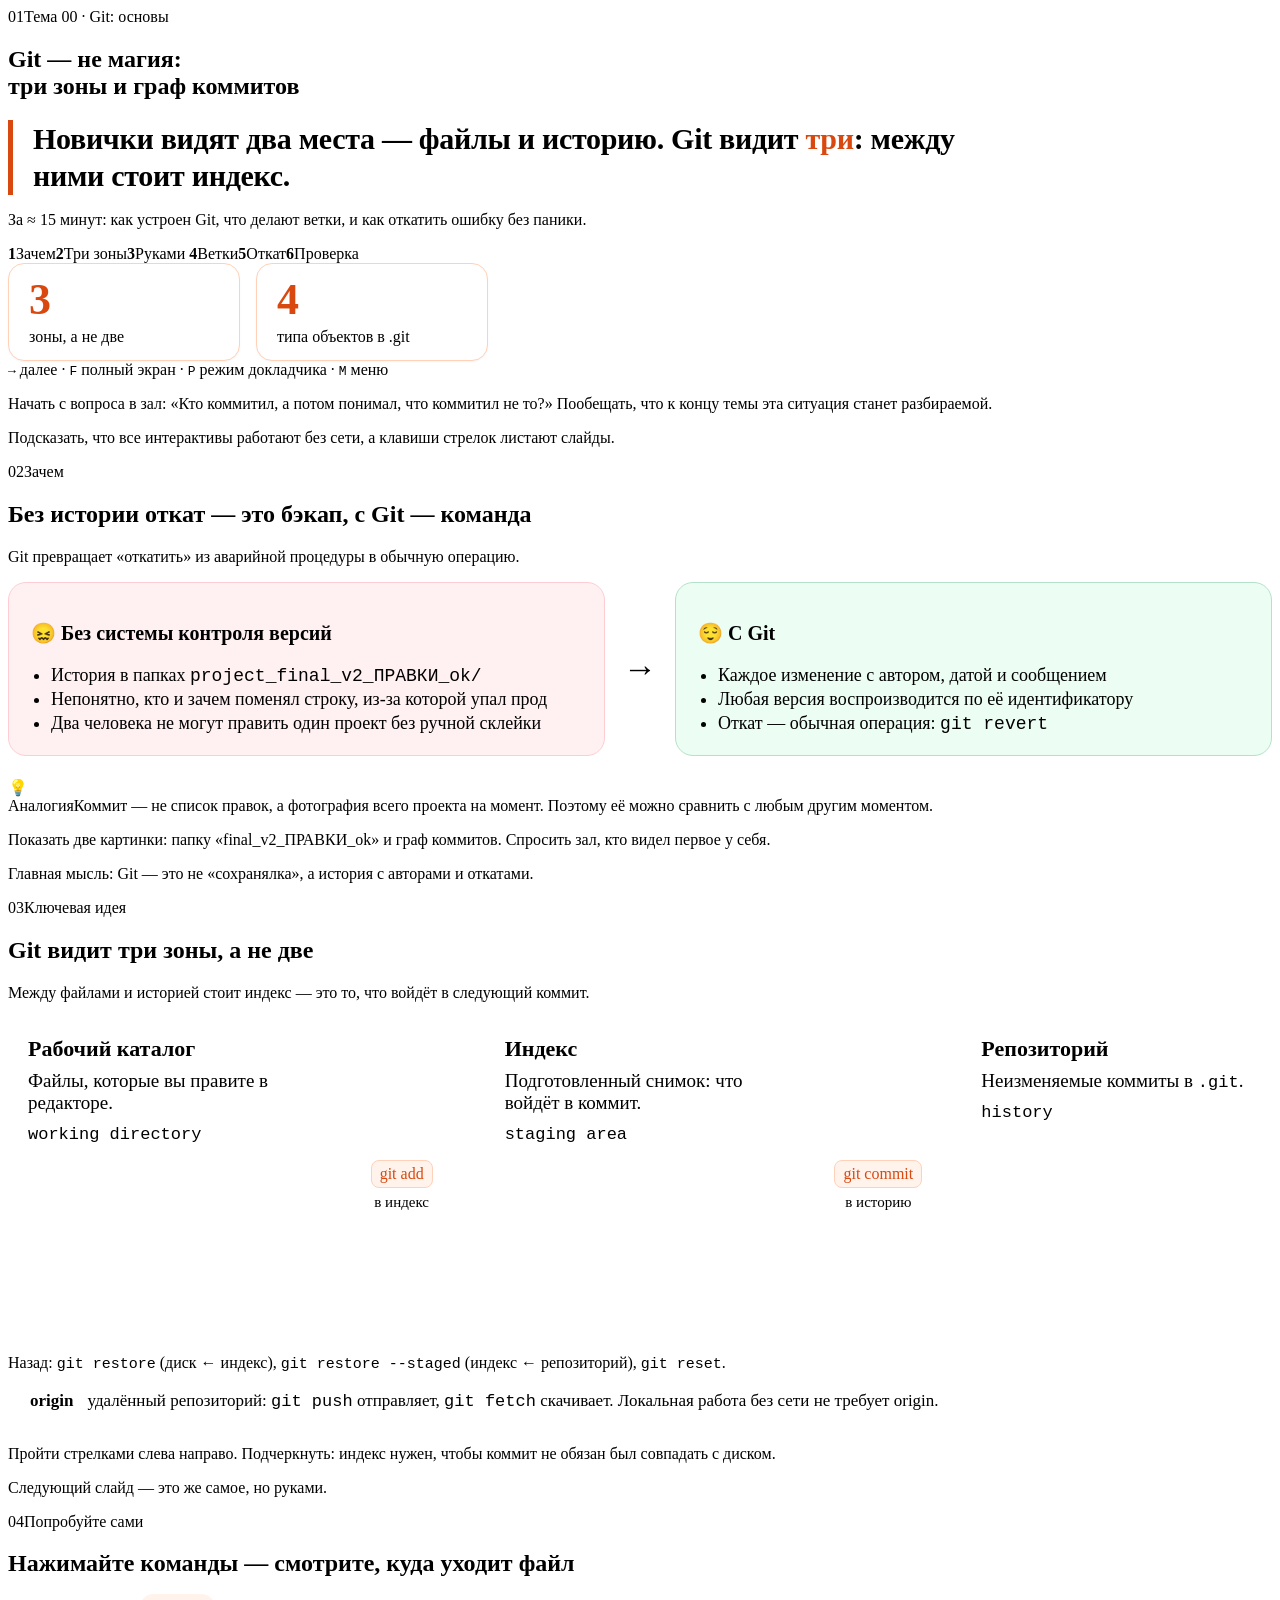
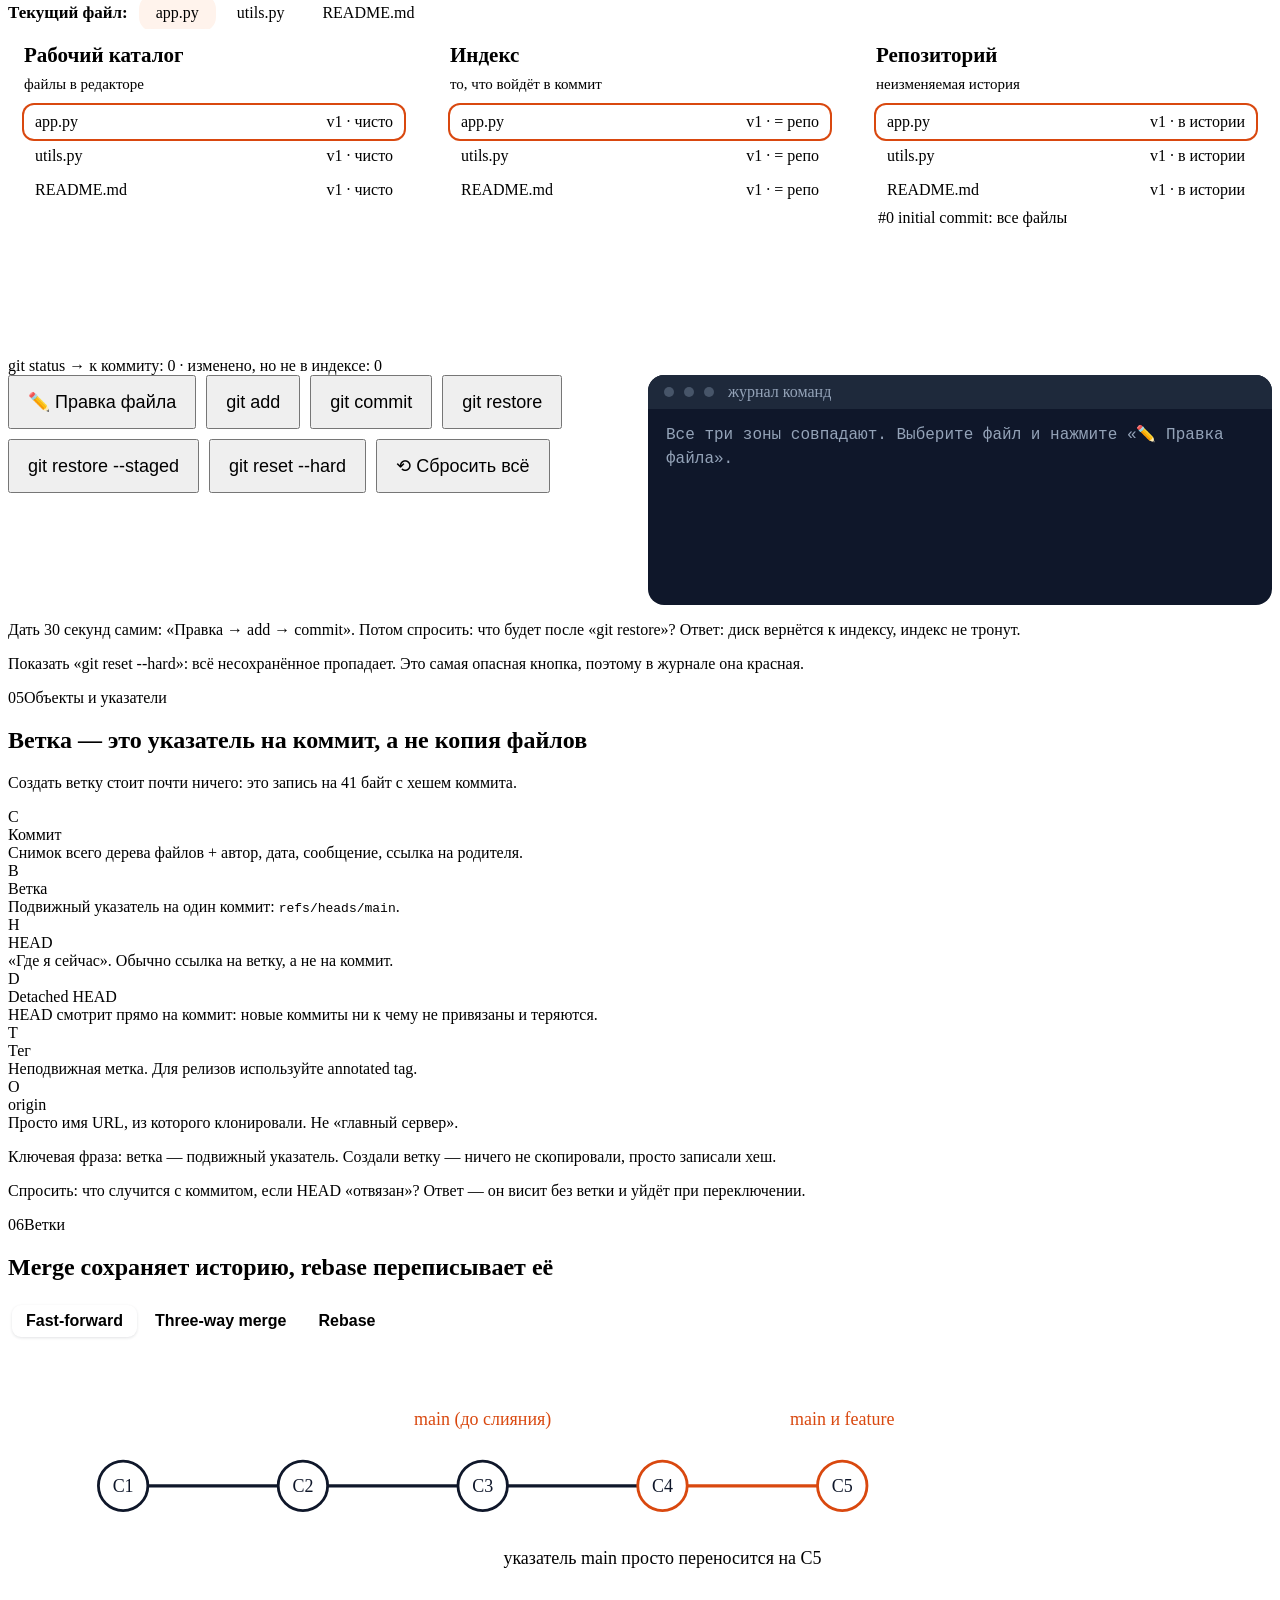
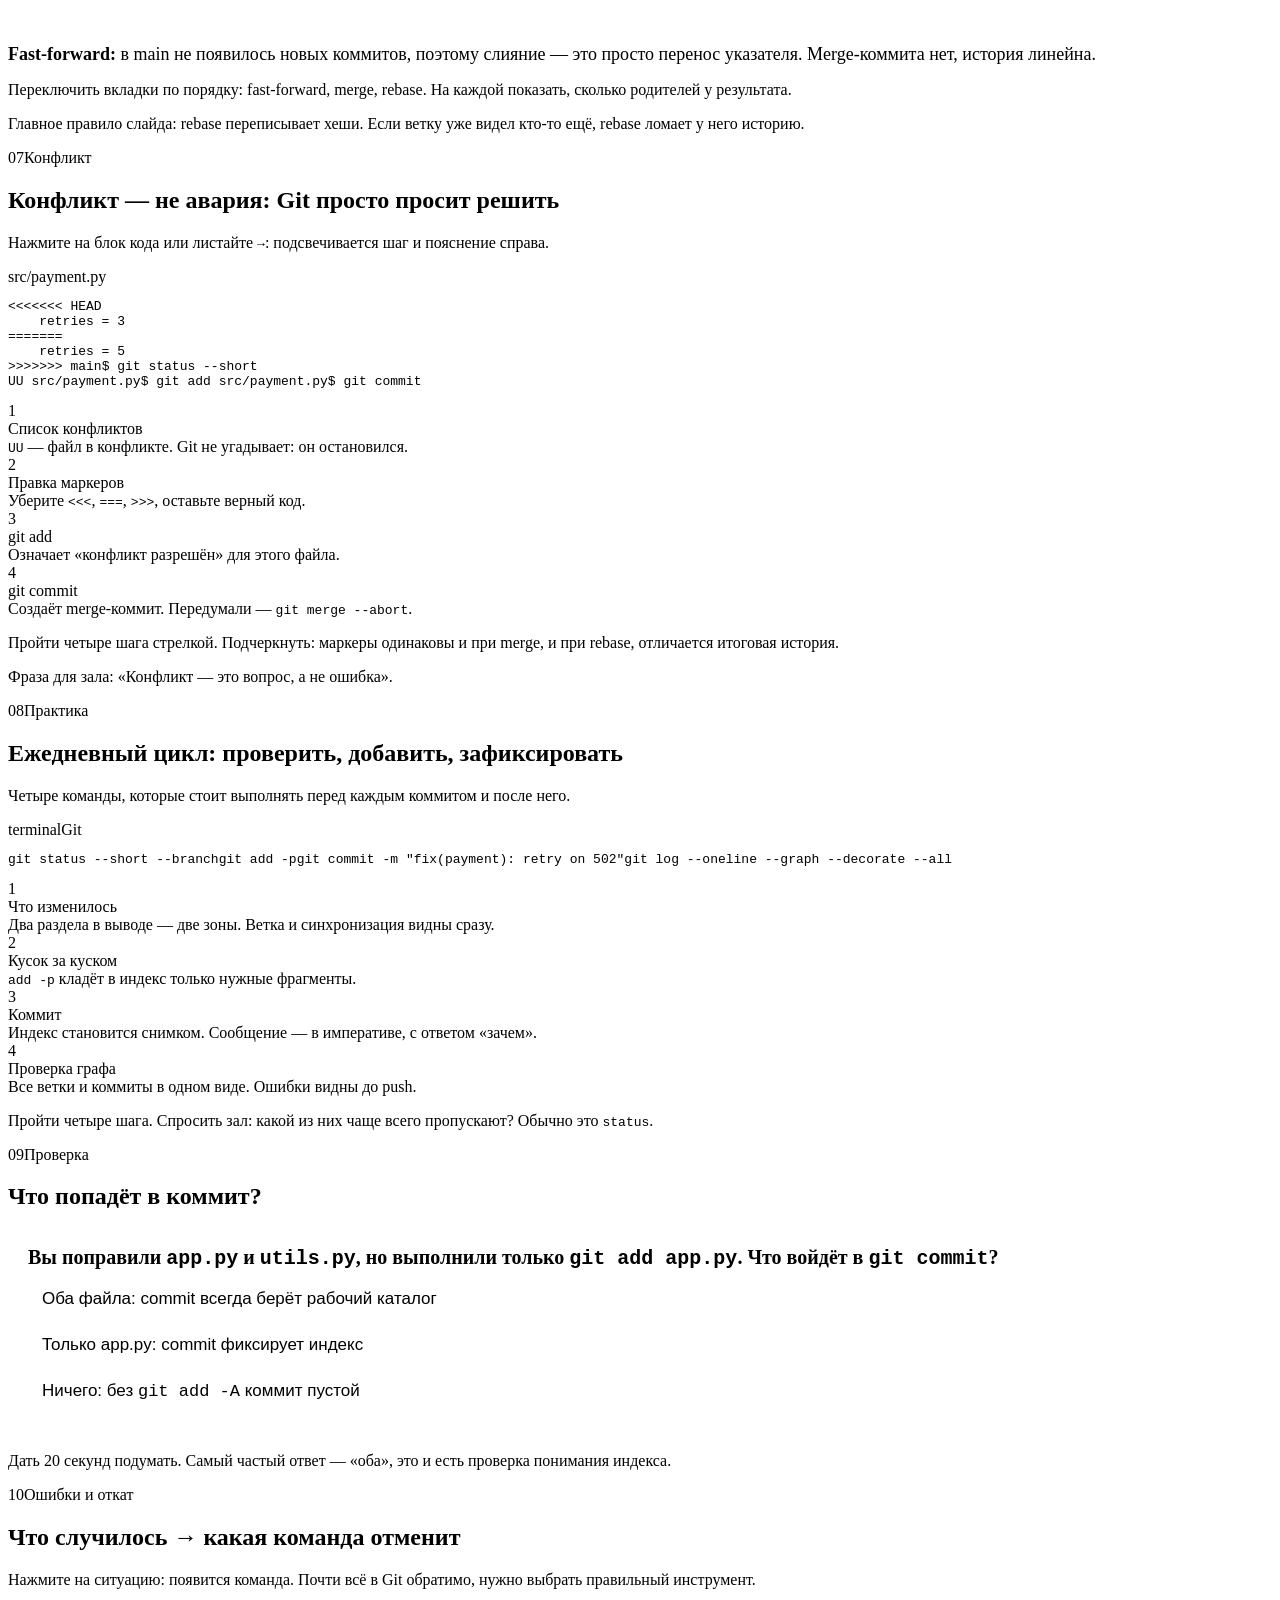
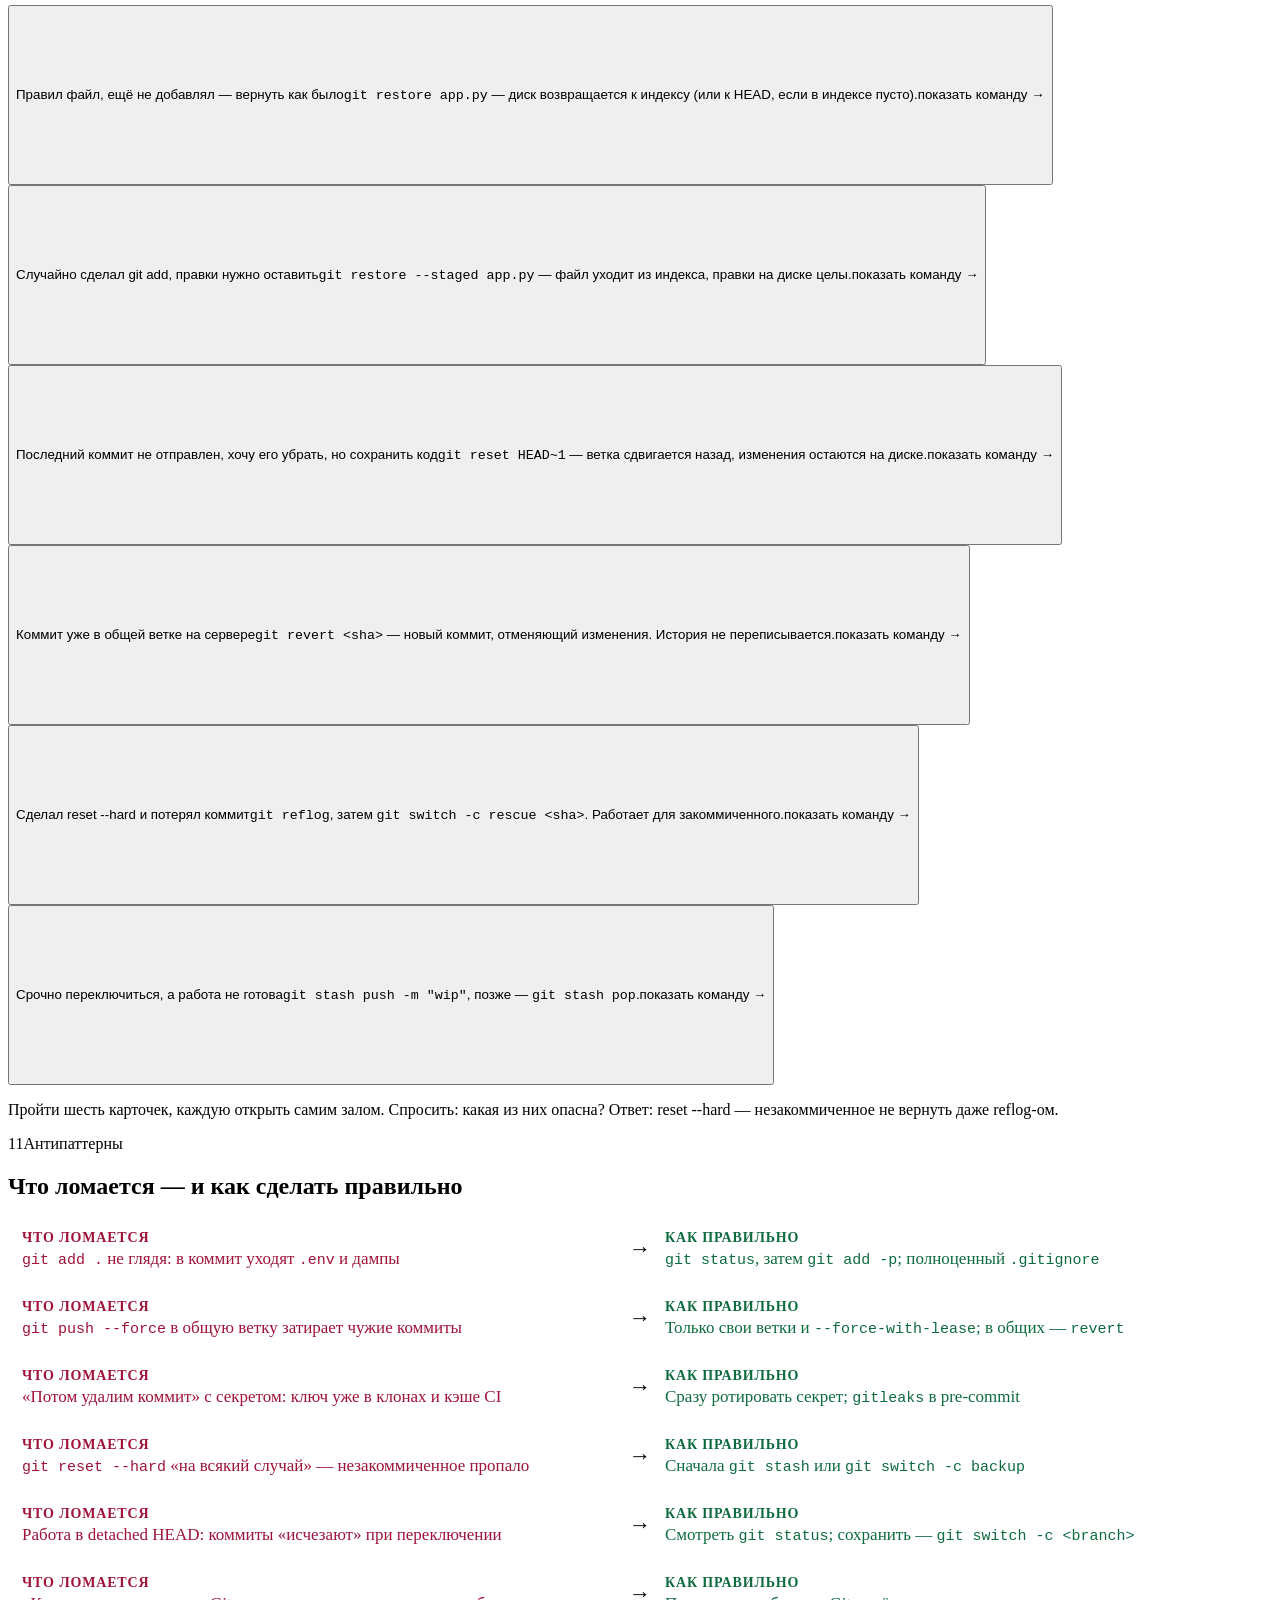
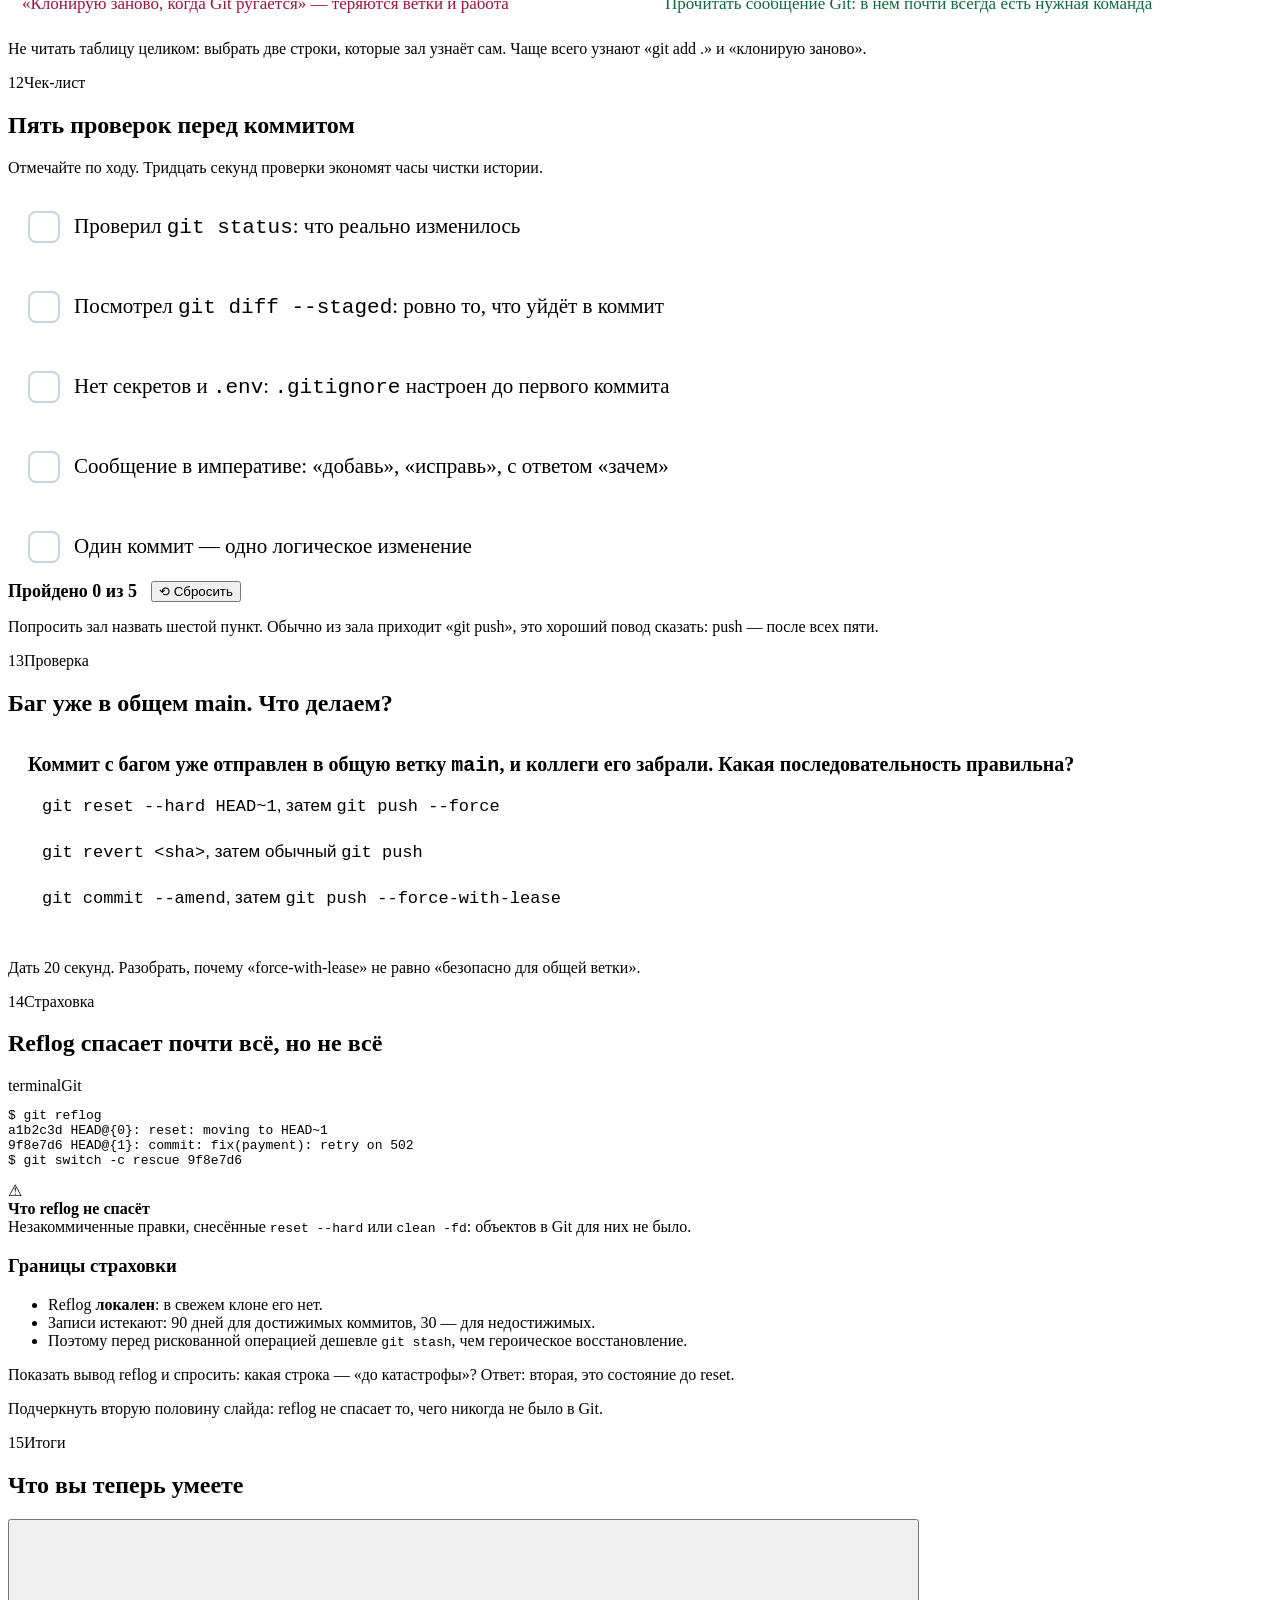
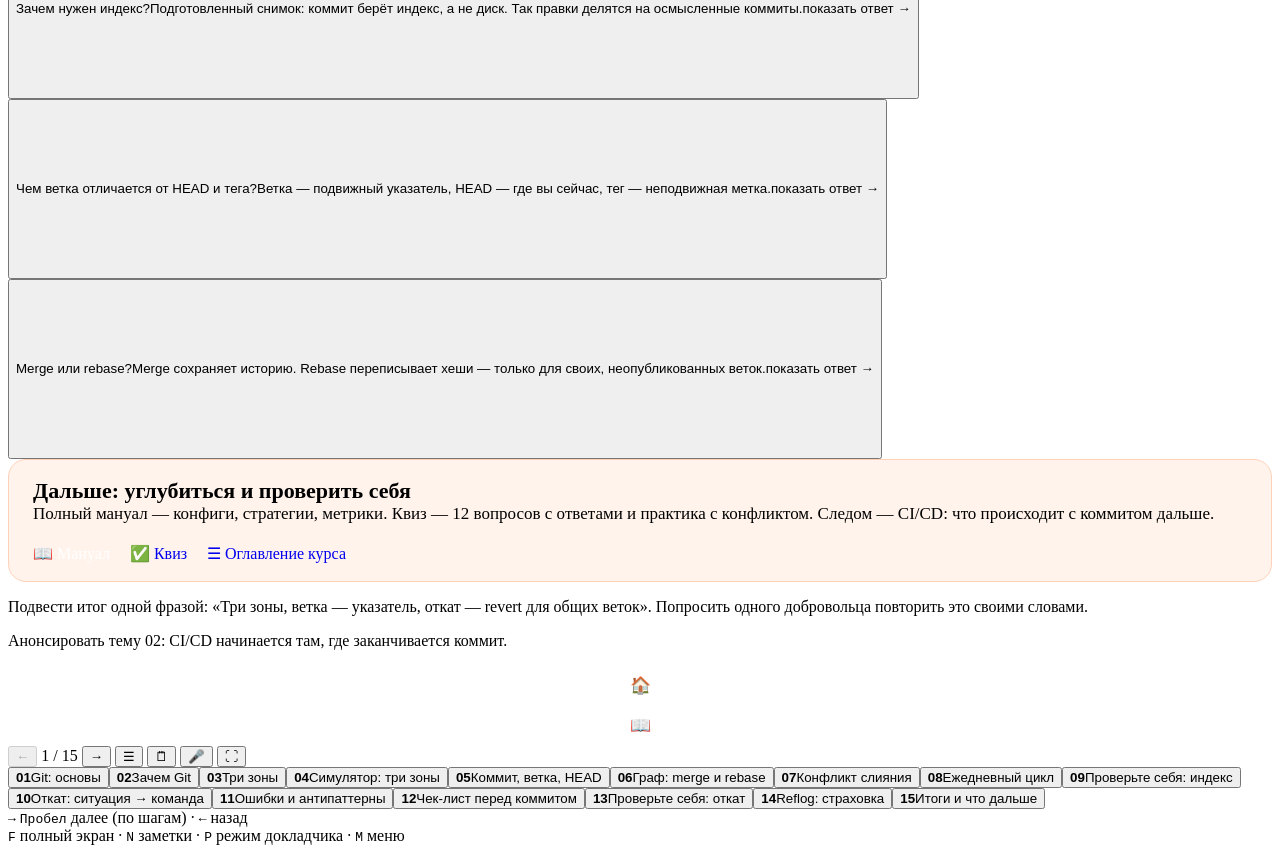
==== site/slides/00-git/index.html @ 986febb8 "WIP: колода 00 Git, квиз CI/CD в оглавлении Co-Authored-By: Claude Sonnet 5.5 <noreply@anthropic.com" ====
<!doctype html>
<html lang="ru">
<head>
<meta charset="utf-8">
<meta name="viewport" content="width=device-width, initial-scale=1">
<meta name="color-scheme" content="only light">
<meta name="description" content="Git за 15 минут: три зоны (рабочий каталог, индекс, репозиторий), ветки, merge против rebase и откат без паники.">
<title>Git: основы — DevOps Cursus</title>
<link rel="icon" href="data:image/svg+xml,%3Csvg xmlns='http://www.w3.org/2000/svg' viewBox='0 0 64 64'%3E%3Crect x='6' y='10' width='52' height='44' rx='10' fill='%230f172a'/%3E%3Cpath d='m18 26 8 6-8 6M30 40h14' stroke='%23fff' stroke-width='4' fill='none' stroke-linecap='round' stroke-linejoin='round'/%3E%3C/svg%3E">
<link rel="preconnect" href="https://fonts.googleapis.com">
<link rel="preconnect" href="https://fonts.gstatic.com" crossorigin>
<link href="https://fonts.googleapis.com/css2?family=Inter:wght@400;500;600;700;800&family=JetBrains+Mono:wght@400;500;600;700&display=swap&subset=cyrillic" rel="stylesheet">
<link rel="stylesheet" href="../../assets/deck.css">
<link rel="stylesheet" href="../../assets/cursus.css">
<style>
/* Стили только этой колоды (общие компоненты — в cursus.css, сюда не выносить без нужды) */
.sim-body { gap: 12px; }
.sim-files { display: flex; flex-wrap: wrap; align-items: center; gap: 10px; }
.sim-files .lbl { font-weight: 700; color: var(--ink2); font-size: 17px; margin-right: 4px; }
.fch { font: 600 16px var(--mono); background: #fff; border: 1.5px solid var(--line); border-radius: 12px; padding: 7px 14px; cursor: pointer; color: var(--ink); }
.fch:hover { border-color: var(--accent); }
.fch[aria-pressed="true"] { border-color: var(--accent); background: var(--accent-soft); box-shadow: 0 0 0 3px var(--accent-soft); }
.sim { display: grid; grid-template-columns: repeat(3, minmax(0, 1fr)); gap: 14px; }
.zone { background: #fff; border: 1.5px solid var(--line); border-radius: 18px; padding: 14px 16px; display: flex; flex-direction: column; gap: 8px; }
.zone h3 { margin: 0; font-size: 21px; }
.zone .zs { margin: 0 0 4px; font-size: 15px; color: var(--mut); }
.frow { display: flex; justify-content: space-between; align-items: center; gap: 10px; background: var(--soft); border: 1.5px solid transparent; border-radius: 10px; padding: 7px 10px; font: 600 15px var(--mono); }
.frow .v { font: 500 14px var(--sans); color: var(--ink2); white-space: nowrap; }
.frow.hot { background: #fff4d6; border-color: #f59e0b; }
.frow.staged { background: #e7f7ee; border-color: #0e8a4f; }
.frow.cur { box-shadow: 0 0 0 2px var(--accent); }
.hl { font: 15px var(--mono); color: var(--ink2); padding: 2px 2px; }
.simstatus { margin: 0; font: 600 16px var(--mono); color: var(--ink2); }
.sim-bottom { display: grid; grid-template-columns: minmax(0, 1fr) minmax(0, 1fr); gap: 16px; align-items: stretch; }
.sim-btns { display: flex; flex-wrap: wrap; gap: 10px; align-content: flex-start; }
.sim-btns .btn { font-size: 16px; padding: 10px 14px; }
.term .warn { color: #fbbf24; }
.term pre { font-size: 16px; }

.z3 { display: grid; grid-template-columns: minmax(0, 1fr) 150px minmax(0, 1fr) 150px minmax(0, 1fr); align-items: center; gap: 8px; }
.z3 .zb { background: #fff; border: 1.5px solid var(--line); border-radius: 18px; padding: 18px 20px; display: flex; flex-direction: column; gap: 8px; min-height: 210px; }
.z3 .zb h3 { margin: 0; font-size: 22px; }
.z3 .zb p { margin: 0; font-size: 17px; color: var(--ink2); }
.z3 .zb code { font-size: 16px; }
.z3 .za { display: flex; flex-direction: column; gap: 6px; align-items: center; text-align: center; }
.z3 .za b { font: 700 15px var(--mono); color: var(--accent); background: var(--accent-soft); border: 1px solid var(--accent-line); border-radius: 8px; padding: 4px 8px; white-space: nowrap; }
.z3 .za span { font-size: 15px; color: var(--mut); }
.z3-back { margin: 0; font-size: 16px; color: var(--ink2); }
.z3-back code { font-size: 15px; }
.z3-remote { display: flex; align-items: center; gap: 14px; background: var(--soft); border: 1.5px dashed var(--line); border-radius: 16px; padding: 12px 18px; font-size: 17px; color: var(--ink2); }
.z3-remote b { color: var(--ink); }

.gwrap { background: #fff; border: 1.5px solid var(--line); border-radius: 18px; padding: 10px 14px 12px; }
.gwrap svg { width: 100%; height: auto; display: block; }
.gn { fill: #fff; stroke: #0f172a; stroke-width: 2.5; }
.gnew { stroke: var(--accent); }
.gmerge { fill: var(--accent); stroke: var(--accent); }
.gold { fill: #fff; stroke: #94a3b8; stroke-width: 2; stroke-dasharray: 6 5; }
.gt { font: 700 16px var(--mono); fill: #0f172a; text-anchor: middle; dominant-baseline: central; }
.gt-w { fill: #fff; }
.gt-old { fill: #94a3b8; }
.ge { stroke: #0f172a; stroke-width: 3; fill: none; }
.ge-new { stroke: var(--accent); stroke-width: 3; fill: none; }
.ge-old { stroke: #94a3b8; stroke-width: 2.5; fill: none; stroke-dasharray: 6 5; }
.gl { font: 600 17px var(--sans); fill: var(--ink2); text-anchor: middle; }
.gl-b { font: 800 18px var(--sans); fill: var(--accent); text-anchor: middle; }
.gcap { margin: 0; font-size: 18px; color: var(--ink2); }
.gcap b { color: var(--ink); }

.chk { display: flex; align-items: center; gap: 14px; width: 100%; text-align: left; background: #fff; border: 1.5px solid var(--line); border-radius: 14px; padding: 12px 16px; font: 500 19px var(--sans); color: var(--ink); cursor: pointer; }
.chk:hover { border-color: var(--accent); }
.chk .bx { flex: none; width: 28px; height: 28px; border-radius: 8px; border: 2px solid #cbd5e1; display: grid; place-items: center; font-weight: 800; color: #fff; }
.chk[aria-pressed="true"] { border-color: #0e8a4f; background: #e7f7ee; }
.chk[aria-pressed="true"] .bx { background: #0e8a4f; border-color: #0e8a4f; }
.chk[aria-pressed="true"] .bx::after { content: "✓"; }
.chk-list { display: grid; gap: 10px; }
.chk-foot { display: flex; align-items: center; gap: 14px; flex-wrap: wrap; }
.chk-msg { margin: 0; font-size: 18px; font-weight: 700; color: var(--ink); }

.ap-row { display: grid; grid-template-columns: minmax(0, 1fr) 30px minmax(0, 1fr); gap: 10px; align-items: center; background: #fff; border: 1.5px solid var(--line); border-radius: 14px; padding: 10px 14px; }
.ap-row .ar { text-align: center; color: var(--mut); font-size: 22px; font-weight: 800; }
.ap-bad { color: #9f1239; font-size: 17px; }
.ap-good { color: #0e6b3f; font-size: 17px; }
.ap-bad b, .ap-good b { display: block; font-size: 14px; letter-spacing: .06em; text-transform: uppercase; margin-bottom: 3px; }
.ap-bad code, .ap-good code { font-size: 15px; }
.ap-list { display: grid; gap: 10px; }

.rf-cmd { font-size: 17px; }

body.flow .sim, body.flow .sim-bottom, body.flow .z3 { grid-template-columns: 1fr; }
body.flow .z3 .za { flex-direction: row; justify-content: center; }
body.flow .zone, body.flow .z3 .zb { min-height: 0; }
body.flow .ap-row { grid-template-columns: 1fr; }
body.flow .ap-row .ar { display: none; }

/* добивка вёрстки: заполнить высоту, не оставлять пустых дыр */
.zone { min-height: 300px; }
.sim-bottom .term { min-height: 230px; }
.sim-btns .btn { font-size: 18px; padding: 14px 18px; }
.z3 .zb { min-height: 300px; }
.z3 .zb p { font-size: 19px; }
.z3 .zb code { font-size: 17px; }
.gwrap { flex: 1; display: flex; align-items: center; justify-content: center; }
.gwrap svg { width: 100%; height: auto; max-height: 440px; }
.chk { padding: 18px 20px; font-size: 21px; }
.chk .ct { display: inline; }
.chk-list { gap: 12px; }
.qa-tall .flip { min-height: 180px; }
.z3-remote { padding: 18px 22px; }
body.flow .zone { min-height: 0; }
body.flow .gwrap svg { max-height: none; }
</style>
</head>
<body class="theme-git">
<noscript><div class="noscript">Для презентации нужен JavaScript. Текстовая версия — <a href="../../materials/manuals/00-git-manual/">мануал</a>.</div></noscript>
<div class="stage">
<main class="deck" id="deck">

<!-- ======================= 01 ТИТУЛ ======================= -->
<section data-title="Git: основы" class="dom-gr">
  <div class="sh"><div class="kicker"><span class="n"></span>Тема 00 · Git: основы</div></div>
  <div class="hero">
    <div>
      <h1>Git — не магия:<br>три зоны и граф коммитов</h1>
      <p class="hook">Новички видят два места — файлы и историю. Git видит <em>три</em>: между ними стоит индекс.</p>
      <p class="lede">За ≈ 15 минут: как устроен Git, что делают ветки, и как откатить ошибку без паники.</p>
      <div class="agenda">
        <span><b>1</b>Зачем</span><span><b>2</b>Три зоны</span><span><b>3</b>Руками</span>
        <span><b>4</b>Ветки</span><span><b>5</b>Откат</span><span><b>6</b>Проверка</span>
      </div>
    </div>
    <div class="stats">
      <div class="stat"><b>3</b><span>зоны, а не две</span></div>
      <div class="stat"><b>4</b><span>типа объектов в .git</span></div>
    </div>
  </div>
  <div class="hint"><kbd>→</kbd> далее · <kbd>F</kbd> полный экран · <kbd>P</kbd> режим докладчика · <kbd>M</kbd> меню</div>
  <aside class="notes">
    <p>Начать с вопроса в зал: «Кто коммитил, а потом понимал, что коммитил не то?» Пообещать, что к концу темы эта ситуация станет разбираемой.</p>
    <p>Подсказать, что все интерактивы работают без сети, а клавиши стрелок листают слайды.</p>
  </aside>
</section>

<!-- ======================= 02 БЫЛО / СТАЛО ======================= -->
<section data-title="Зачем Git" class="dom-fw">
  <div class="sh">
    <div class="kicker"><span class="n"></span>Зачем</div>
    <h2>Без истории откат — это бэкап, с Git — команда</h2>
    <p class="lede">Git превращает «откатить» из аварийной процедуры в обычную операцию.</p>
  </div>
  <div class="body col">
    <div class="pain">
      <div class="was"><h3>😖 Без системы контроля версий</h3><ul><li>История в папках <code class="i">project_final_v2_ПРАВКИ_ok/</code></li><li>Непонятно, кто и зачем поменял строку, из-за которой упал прод</li><li>Два человека не могут править один проект без ручной склейки</li></ul></div>
      <div class="arrow">→</div>
      <div class="now"><h3>😌 С Git</h3><ul><li>Каждое изменение с автором, датой и сообщением</li><li>Любая версия воспроизводится по её идентификатору</li><li>Откат — обычная операция: <code class="i">git revert</code></li></ul></div>
    </div>
    <div class="analogy" style="margin-top:22px"><span class="ai">💡</span><div><span class="al">Аналогия</span>Коммит — не список правок, а фотография всего проекта на момент. Поэтому её можно сравнить с любым другим моментом.</div></div>
  </div>
  <aside class="notes">
    <p>Показать две картинки: папку «final_v2_ПРАВКИ_ok» и граф коммитов. Спросить зал, кто видел первое у себя.</p>
    <p>Главная мысль: Git — это не «сохранялка», а история с авторами и откатами.</p>
  </aside>
</section>

<!-- ======================= 03 ТРИ ЗОНЫ (схема) ======================= -->
<section data-title="Три зоны" class="dom-gr">
  <div class="sh">
    <div class="kicker"><span class="n"></span>Ключевая идея</div>
    <h2>Git видит три зоны, а не две</h2>
    <p class="lede">Между файлами и историей стоит индекс — это то, что войдёт в следующий коммит.</p>
  </div>
  <div class="body col" style="gap:18px">
    <div class="z3">
      <div class="zb"><h3>Рабочий каталог</h3><p>Файлы, которые вы правите в редакторе.</p><p><code class="i">working directory</code></p></div>
      <div class="za"><b>git add</b><span>в индекс</span></div>
      <div class="zb"><h3>Индекс</h3><p>Подготовленный снимок: что войдёт в коммит.</p><p><code class="i">staging area</code></p></div>
      <div class="za"><b>git commit</b><span>в историю</span></div>
      <div class="zb"><h3>Репозиторий</h3><p>Неизменяемые коммиты в <code class="i">.git</code>.</p><p><code class="i">history</code></p></div>
    </div>
    <p class="z3-back">Назад: <code class="i">git restore</code> (диск ← индекс), <code class="i">git restore --staged</code> (индекс ← репозиторий), <code class="i">git reset</code>.</p>
    <div class="z3-remote"><b>origin</b><span>удалённый репозиторий: <code class="i">git push</code> отправляет, <code class="i">git fetch</code> скачивает. Локальная работа без сети не требует origin.</span></div>
  </div>
  <aside class="notes">
    <p>Пройти стрелками слева направо. Подчеркнуть: индекс нужен, чтобы коммит не обязан был совпадать с диском.</p>
    <p>Следующий слайд — это же самое, но руками.</p>
  </aside>
</section>

<!-- ======================= 04 ИНТЕРАКТИВ: СИМУЛЯТОР ЗОН ======================= -->
<section data-title="Симулятор: три зоны" class="dom-gr">
  <div class="sh">
    <div class="kicker"><span class="n"></span>Попробуйте сами</div>
    <h2>Нажимайте команды — смотрите, куда уходит файл</h2>
  </div>
  <div class="body col sim-body">
    <div class="sim-files" role="group" aria-label="Текущий файл">
      <span class="lbl">Текущий файл:</span>
      <button class="fch" data-file="app.py" aria-pressed="true">app.py</button>
      <button class="fch" data-file="utils.py" aria-pressed="false">utils.py</button>
      <button class="fch" data-file="README.md" aria-pressed="false">README.md</button>
    </div>
    <div class="sim">
      <div class="zone"><h3>Рабочий каталог</h3><p class="zs">файлы в редакторе</p><div id="zWd"></div></div>
      <div class="zone"><h3>Индекс</h3><p class="zs">то, что войдёт в коммит</p><div id="zIdx"></div></div>
      <div class="zone"><h3>Репозиторий</h3><p class="zs">неизменяемая история</p><div id="zRepo"></div></div>
    </div>
    <p class="simstatus" id="simStatus" aria-live="polite"></p>
    <div class="sim-bottom">
      <div class="sim-btns">
        <button class="btn acc" data-act="edit">✏️ Правка файла</button>
        <button class="btn" data-act="add">git add</button>
        <button class="btn" data-act="commit">git commit</button>
        <button class="btn" data-act="restore">git restore</button>
        <button class="btn" data-act="unstage">git restore --staged</button>
        <button class="btn ghost" data-act="reset">git reset --hard</button>
        <button class="btn ghost" id="simReset">⟲ Сбросить всё</button>
      </div>
      <div class="term"><div class="tt"><i></i><i></i><i></i>&nbsp;журнал команд</div><pre id="simLog" aria-live="polite"></pre></div>
    </div>
  </div>
  <aside class="notes">
    <p>Дать 30 секунд самим: «Правка → add → commit». Потом спросить: что будет после «git restore»? Ответ: диск вернётся к индексу, индекс не тронут.</p>
    <p>Показать «git reset --hard»: всё несохранённое пропадает. Это самая опасная кнопка, поэтому в журнале она красная.</p>
  </aside>
</section>

<!-- ======================= 05 ССЫЛКИ: КОММИТ, ВЕТКА, HEAD ======================= -->
<section data-title="Коммит, ветка, HEAD" class="dom-dk">
  <div class="sh">
    <div class="kicker"><span class="n"></span>Объекты и указатели</div>
    <h2>Ветка — это указатель на коммит, а не копия файлов</h2>
    <p class="lede">Создать ветку стоит почти ничего: это запись на 41 байт с хешем коммита.</p>
  </div>
  <div class="body col">
    <div class="grid g2">
      <div class="ent dom-dk"><div class="ei">C</div><div><div class="et">Коммит</div><div class="ed">Снимок всего дерева файлов + автор, дата, сообщение, ссылка на родителя.</div></div></div>
      <div class="ent dom-dk"><div class="ei">B</div><div><div class="et">Ветка</div><div class="ed">Подвижный указатель на один коммит: <code class="i">refs/heads/main</code>.</div></div></div>
      <div class="ent dom-dk"><div class="ei">H</div><div><div class="et">HEAD</div><div class="ed">«Где я сейчас». Обычно ссылка на ветку, а не на коммит.</div></div></div>
      <div class="ent dom-dk"><div class="ei">D</div><div><div class="et">Detached HEAD</div><div class="ed">HEAD смотрит прямо на коммит: новые коммиты ни к чему не привязаны и теряются.</div></div></div>
      <div class="ent dom-dk"><div class="ei">T</div><div><div class="et">Тег</div><div class="ed">Неподвижная метка. Для релизов используйте annotated tag.</div></div></div>
      <div class="ent dom-dk"><div class="ei">O</div><div><div class="et">origin</div><div class="ed">Просто имя URL, из которого клонировали. Не «главный сервер».</div></div></div>
    </div>
  </div>
  <aside class="notes">
    <p>Ключевая фраза: ветка — подвижный указатель. Создали ветку — ничего не скопировали, просто записали хеш.</p>
    <p>Спросить: что случится с коммитом, если HEAD «отвязан»? Ответ — он висит без ветки и уйдёт при переключении.</p>
  </aside>
</section>

<!-- ======================= 06 ИНТЕРАКТИВ: ГРАФ ВЕТОК ======================= -->
<section data-title="Граф: merge и rebase" class="dom-dk">
  <div class="sh">
    <div class="kicker"><span class="n"></span>Ветки</div>
    <h2>Merge сохраняет историю, rebase переписывает её</h2>
  </div>
  <div class="body col" style="gap:14px">
    <div class="tabs" data-group="graph" role="tablist" aria-label="Способ интеграции">
      <button data-tab="ff" data-default>Fast-forward</button>
      <button data-tab="merge">Three-way merge</button>
      <button data-tab="rebase">Rebase</button>
    </div>

    <div data-pane="ff" data-group="graph" class="gwrap">
      <svg viewBox="0 0 1100 250" role="img" aria-label="Fast-forward: main переносится вперёд по прямой линии">
        <line class="ge" x1="112" y1="120" x2="228" y2="120"/>
        <line class="ge" x1="272" y1="120" x2="388" y2="120"/>
        <line class="ge" x1="432" y1="120" x2="548" y2="120"/>
        <line class="ge-new" x1="592" y1="120" x2="708" y2="120"/>
        <circle class="gn" cx="90" cy="120" r="22"/><text class="gt" x="90" y="120">C1</text>
        <circle class="gn" cx="250" cy="120" r="22"/><text class="gt" x="250" y="120">C2</text>
        <circle class="gn" cx="410" cy="120" r="22"/><text class="gt" x="410" y="120">C3</text>
        <circle class="gn gnew" cx="570" cy="120" r="22"/><text class="gt" x="570" y="120">C4</text>
        <circle class="gn gnew" cx="730" cy="120" r="22"/><text class="gt" x="730" y="120">C5</text>
        <text class="gl-b" x="410" y="66">main (до слияния)</text>
        <text class="gl-b" x="730" y="66">main и feature</text>
        <text class="gl" x="570" y="190">указатель main просто переносится на C5</text>
      </svg>
    </div>
    <div data-pane="merge" data-group="graph" class="gwrap">
      <svg viewBox="0 0 1100 300" role="img" aria-label="Three-way merge: две ветки сходятся в merge-коммит с двумя родителями">
        <line class="ge" x1="112" y1="110" x2="228" y2="110"/>
        <line class="ge" x1="272" y1="110" x2="388" y2="110"/>
        <line class="ge" x1="452" y1="110" x2="778" y2="110"/>
        <line class="ge-new" x1="250" y1="110" x2="410" y2="240"/>
        <line class="ge-new" x1="452" y1="240" x2="598" y2="240"/>
        <line class="ge-new" x1="620" y1="240" x2="780" y2="122"/>
        <circle class="gn" cx="90" cy="110" r="22"/><text class="gt" x="90" y="110">C1</text>
        <circle class="gn" cx="250" cy="110" r="22"/><text class="gt" x="250" y="110">C2</text>
        <circle class="gn" cx="430" cy="110" r="22"/><text class="gt" x="430" y="110">C3</text>
        <circle class="gn gnew" cx="430" cy="240" r="22"/><text class="gt" x="430" y="240">C4</text>
        <circle class="gn gnew" cx="620" cy="240" r="22"/><text class="gt" x="620" y="240">C5</text>
        <circle class="gmerge" cx="800" cy="110" r="24"/><text class="gt gt-w" x="800" y="110">C6</text>
        <text class="gl-b" x="430" y="62">main</text>
        <text class="gl-b" x="620" y="290">feature</text>
        <text class="gl" x="800" y="62">merge-коммит: два родителя</text>
      </svg>
    </div>
    <div data-pane="rebase" data-group="graph" class="gwrap">
      <svg viewBox="0 0 1100 300" role="img" aria-label="Rebase: коммиты feature переписаны поверх main с новыми хешами">
        <line class="ge" x1="112" y1="110" x2="228" y2="110"/>
        <line class="ge" x1="272" y1="110" x2="408" y2="110"/>
        <line class="ge" x1="452" y1="110" x2="588" y2="110"/>
        <line class="ge-new" x1="632" y1="110" x2="768" y2="110"/>
        <line class="ge-old" x1="250" y1="110" x2="378" y2="240"/>
        <line class="ge-old" x1="422" y1="240" x2="548" y2="240"/>
        <circle class="gn" cx="90" cy="110" r="22"/><text class="gt" x="90" y="110">C1</text>
        <circle class="gn" cx="250" cy="110" r="22"/><text class="gt" x="250" y="110">C2</text>
        <circle class="gn" cx="430" cy="110" r="22"/><text class="gt" x="430" y="110">C3</text>
        <circle class="gn gnew" cx="610" cy="110" r="22"/><text class="gt" x="610" y="110">C4′</text>
        <circle class="gn gnew" cx="790" cy="110" r="22"/><text class="gt" x="790" y="110">C5′</text>
        <circle class="gold" cx="400" cy="240" r="22"/><text class="gt gt-old" x="400" y="240">C4</text>
        <circle class="gold" cx="570" cy="240" r="22"/><text class="gt gt-old" x="570" y="240">C5</text>
        <text class="gl-b" x="790" y="62">main и feature</text>
        <text class="gl" x="700" y="180">C4′ и C5′ — копии с новыми хешами</text>
        <text class="gl" x="485" y="290">старые C4, C5 — отброшены</text>
      </svg>
    </div>

    <p class="gcap" data-pane="ff" data-group="graph"><b>Fast-forward:</b> в main не появилось новых коммитов, поэтому слияние — это просто перенос указателя. Merge-коммита нет, история линейна.</p>
    <p class="gcap" data-pane="merge" data-group="graph"><b>Merge:</b> обе ветки получили коммиты, Git создаёт merge-коммит с двумя родителями. История сохранена как была.</p>
    <p class="gcap" data-pane="rebase" data-group="graph"><b>Rebase:</b> коммиты feature переписаны поверх main с новыми хешами. История линейна, но переписана. Поэтому — только для неопубликованных веток.</p>
  </div>
  <aside class="notes">
    <p>Переключить вкладки по порядку: fast-forward, merge, rebase. На каждой показать, сколько родителей у результата.</p>
    <p>Главное правило слайда: rebase переписывает хеши. Если ветку уже видел кто-то ещё, rebase ломает у него историю.</p>
  </aside>
</section>

<!-- ======================= 07 КОНФЛИКТ (шаги, код) ======================= -->
<section data-title="Конфликт слияния" class="dom-gr">
  <div class="sh">
    <div class="kicker"><span class="n"></span>Конфликт</div>
    <h2>Конфликт — не авария: Git просто просит решить</h2>
    <p class="lede">Нажмите на блок кода или листайте <kbd>→</kbd>: подсвечивается шаг и пояснение справа.</p>
  </div>
  <div class="body split">
    <div class="l">
      <script type="text/x-code" data-lang="text" data-title="src/payment.py" data-cls="grow">
        #@markers
        <<<<<<< HEAD
            retries = 3
        =======
            retries = 5
        >>>>>>> main
        #@status
        $ git status --short
        UU src/payment.py
        #@add
        $ git add src/payment.py
        #@commit
        $ git commit
      </script>
    </div>
    <div class="r viz">
      <div class="ent dom-gr" data-k="status"><div class="ei">1</div><div><div class="et">Список конфликтов</div><div class="ed"><code class="i">UU</code> — файл в конфликте. Git не угадывает: он остановился.</div></div></div>
      <div class="ent dom-gr" data-k="markers"><div class="ei">2</div><div><div class="et">Правка маркеров</div><div class="ed">Уберите <code class="i">&lt;&lt;&lt;</code>, <code class="i">===</code>, <code class="i">&gt;&gt;&gt;</code>, оставьте верный код.</div></div></div>
      <div class="ent dom-gr" data-k="add"><div class="ei">3</div><div><div class="et">git add</div><div class="ed">Означает «конфликт разрешён» для этого файла.</div></div></div>
      <div class="ent dom-gr" data-k="commit"><div class="ei">4</div><div><div class="et">git commit</div><div class="ed">Создаёт merge-коммит. Передумали — <code class="i">git merge --abort</code>.</div></div></div>
    </div>
  </div>
  <aside class="notes">
    <p>Пройти четыре шага стрелкой. Подчеркнуть: маркеры одинаковы и при merge, и при rebase, отличается итоговая история.</p>
    <p>Фраза для зала: «Конфликт — это вопрос, а не ошибка».</p>
  </aside>
</section>

<!-- ======================= 08 ПРАКТИКА: ЦИКЛ ПО ШАГАМ ======================= -->
<section data-title="Ежедневный цикл" class="dom-gr">
  <div class="sh">
    <div class="kicker"><span class="n"></span>Практика</div>
    <h2>Ежедневный цикл: проверить, добавить, зафиксировать</h2>
    <p class="lede">Четыре команды, которые стоит выполнять перед каждым коммитом и после него.</p>
  </div>
  <div class="body split">
    <div class="l">
      <script type="text/x-code" data-lang="git" data-title="terminal" data-cls="grow">
        #@status
        git status --short --branch
        #@add
        git add -p
        #@commit
        git commit -m "fix(payment): retry on 502"
        #@log
        git log --oneline --graph --decorate --all
      </script>
    </div>
    <div class="r viz">
      <div class="ent dom-gr" data-k="status"><div class="ei">1</div><div><div class="et">Что изменилось</div><div class="ed">Два раздела в выводе — две зоны. Ветка и синхронизация видны сразу.</div></div></div>
      <div class="ent dom-gr" data-k="add"><div class="ei">2</div><div><div class="et">Кусок за куском</div><div class="ed"><code class="i">add -p</code> кладёт в индекс только нужные фрагменты.</div></div></div>
      <div class="ent dom-gr" data-k="commit"><div class="ei">3</div><div><div class="et">Коммит</div><div class="ed">Индекс становится снимком. Сообщение — в императиве, с ответом «зачем».</div></div></div>
      <div class="ent dom-gr" data-k="log"><div class="ei">4</div><div><div class="et">Проверка графа</div><div class="ed">Все ветки и коммиты в одном виде. Ошибки видны до push.</div></div></div>
    </div>
  </div>
  <aside class="notes">
    <p>Пройти четыре шага. Спросить зал: какой из них чаще всего пропускают? Обычно это <code>status</code>.</p>
  </aside>
</section>

<!-- ======================= 09 ТЕСТ 1 ======================= -->
<section data-title="Проверьте себя: индекс" class="dom-id">
  <div class="sh">
    <div class="kicker"><span class="n"></span>Проверка</div>
    <h2>Что попадёт в коммит?</h2>
  </div>
  <div class="body col">
    <div class="mc" data-correct="1">
      <div class="q">Вы поправили <code class="i">app.py</code> и <code class="i">utils.py</code>, но выполнили только <code class="i">git add app.py</code>. Что войдёт в <code class="i">git commit</code>?</div>
      <div class="opts">
        <button>Оба файла: commit всегда берёт рабочий каталог</button>
        <button>Только app.py: commit фиксирует индекс</button>
        <button>Ничего: без <code class="i">git add -A</code> коммит пустой</button>
      </div>
      <div class="why"><b>Почему так.</b> Коммит фиксирует индекс, а не диск. Индекс — это то, что вы подготовили через <code class="i">git add</code>. Поэтому <code class="i">utils.py</code> останется в рабочем каталоге до следующего коммита.</div>
      <span class="score"></span>
    </div>
  </div>
  <aside class="notes"><p>Дать 20 секунд подумать. Самый частый ответ — «оба», это и есть проверка понимания индекса.</p></aside>
</section>

<!-- ======================= 10 ИНТЕРАКТИВ: ОТКАТ (ситуация → команда) ======================= -->
<section data-title="Откат: ситуация → команда" class="dom-fw">
  <div class="sh">
    <div class="kicker"><span class="n"></span>Ошибки и откат</div>
    <h2>Что случилось → какая команда отменит</h2>
    <p class="lede">Нажмите на ситуацию: появится команда. Почти всё в Git обратимо, нужно выбрать правильный инструмент.</p>
  </div>
  <div class="qa qa-tall" style="grid-template-columns: repeat(2, minmax(0,1fr))">
    <button class="flip" aria-expanded="false"><span class="q">Правил файл, ещё не добавлял — вернуть как было</span><span class="a"><code class="i">git restore app.py</code> — диск возвращается к индексу (или к HEAD, если в индексе пусто).</span><span class="tap">показать команду →</span></button>
    <button class="flip" aria-expanded="false"><span class="q">Случайно сделал git add, правки нужно оставить</span><span class="a"><code class="i">git restore --staged app.py</code> — файл уходит из индекса, правки на диске целы.</span><span class="tap">показать команду →</span></button>
    <button class="flip" aria-expanded="false"><span class="q">Последний коммит не отправлен, хочу его убрать, но сохранить код</span><span class="a"><code class="i">git reset HEAD~1</code> — ветка сдвигается назад, изменения остаются на диске.</span><span class="tap">показать команду →</span></button>
    <button class="flip" aria-expanded="false"><span class="q">Коммит уже в общей ветке на сервере</span><span class="a"><code class="i">git revert &lt;sha&gt;</code> — новый коммит, отменяющий изменения. История не переписывается.</span><span class="tap">показать команду →</span></button>
    <button class="flip" aria-expanded="false"><span class="q">Сделал reset --hard и потерял коммит</span><span class="a"><code class="i">git reflog</code>, затем <code class="i">git switch -c rescue &lt;sha&gt;</code>. Работает для закоммиченного.</span><span class="tap">показать команду →</span></button>
    <button class="flip" aria-expanded="false"><span class="q">Срочно переключиться, а работа не готова</span><span class="a"><code class="i">git stash push -m "wip"</code>, позже — <code class="i">git stash pop</code>.</span><span class="tap">показать команду →</span></button>
  </div>
  <aside class="notes">
    <p>Пройти шесть карточек, каждую открыть самим залом. Спросить: какая из них опасна? Ответ: reset --hard — незакоммиченное не вернуть даже reflog-ом.</p>
  </aside>
</section>

<!-- ======================= 11 ОШИБКИ: что ломается → как правильно ======================= -->
<section data-title="Ошибки и антипаттерны" class="dom-fw">
  <div class="sh">
    <div class="kicker"><span class="n"></span>Антипаттерны</div>
    <h2>Что ломается — и как сделать правильно</h2>
  </div>
  <div class="body col ap-list">
    <div class="ap-row">
      <div class="ap-bad"><b>Что ломается</b><code class="i">git add .</code> не глядя: в коммит уходят <code class="i">.env</code> и дампы</div>
      <div class="ar">→</div>
      <div class="ap-good"><b>Как правильно</b><code class="i">git status</code>, затем <code class="i">git add -p</code>; полноценный <code class="i">.gitignore</code></div>
    </div>
    <div class="ap-row">
      <div class="ap-bad"><b>Что ломается</b><code class="i">git push --force</code> в общую ветку затирает чужие коммиты</div>
      <div class="ar">→</div>
      <div class="ap-good"><b>Как правильно</b>Только свои ветки и <code class="i">--force-with-lease</code>; в общих — <code class="i">revert</code></div>
    </div>
    <div class="ap-row">
      <div class="ap-bad"><b>Что ломается</b>«Потом удалим коммит» с секретом: ключ уже в клонах и кэше CI</div>
      <div class="ar">→</div>
      <div class="ap-good"><b>Как правильно</b>Сразу ротировать секрет; <code class="i">gitleaks</code> в pre-commit</div>
    </div>
    <div class="ap-row">
      <div class="ap-bad"><b>Что ломается</b><code class="i">git reset --hard</code> «на всякий случай» — незакоммиченное пропало</div>
      <div class="ar">→</div>
      <div class="ap-good"><b>Как правильно</b>Сначала <code class="i">git stash</code> или <code class="i">git switch -c backup</code></div>
    </div>
    <div class="ap-row">
      <div class="ap-bad"><b>Что ломается</b>Работа в detached HEAD: коммиты «исчезают» при переключении</div>
      <div class="ar">→</div>
      <div class="ap-good"><b>Как правильно</b>Смотреть <code class="i">git status</code>; сохранить — <code class="i">git switch -c &lt;branch&gt;</code></div>
    </div>
    <div class="ap-row">
      <div class="ap-bad"><b>Что ломается</b>«Клонирую заново, когда Git ругается» — теряются ветки и работа</div>
      <div class="ar">→</div>
      <div class="ap-good"><b>Как правильно</b>Прочитать сообщение Git: в нём почти всегда есть нужная команда</div>
    </div>
  </div>
  <aside class="notes">
    <p>Не читать таблицу целиком: выбрать две строки, которые зал узнаёт сам. Чаще всего узнают «git add .» и «клонирую заново».</p>
  </aside>
</section>

<!-- ======================= 12 ИНТЕРАКТИВ: ЧЕК-ЛИСТ ======================= -->
<section data-title="Чек-лист перед коммитом" class="dom-gr">
  <div class="sh">
    <div class="kicker"><span class="n"></span>Чек-лист</div>
    <h2>Пять проверок перед коммитом</h2>
    <p class="lede">Отмечайте по ходу. Тридцать секунд проверки экономят часы чистки истории.</p>
  </div>
  <div class="body col" style="gap:16px">
    <div class="chk-list">
      <button class="chk" aria-pressed="false"><span class="bx"></span><span class="ct">Проверил <code class="i">git status</code>: что реально изменилось</span></button>
      <button class="chk" aria-pressed="false"><span class="bx"></span><span class="ct">Посмотрел <code class="i">git diff --staged</code>: ровно то, что уйдёт в коммит</span></button>
      <button class="chk" aria-pressed="false"><span class="bx"></span><span class="ct">Нет секретов и <code class="i">.env</code>: <code class="i">.gitignore</code> настроен до первого коммита</span></button>
      <button class="chk" aria-pressed="false"><span class="bx"></span><span class="ct">Сообщение в императиве: «добавь», «исправь», с ответом «зачем»</span></button>
      <button class="chk" aria-pressed="false"><span class="bx"></span><span class="ct">Один коммит — одно логическое изменение</span></button>
    </div>
    <div class="meter" aria-hidden="true"><i id="chkMeter" style="width:0;background:var(--accent)"></i></div>
    <div class="chk-foot">
      <p class="chk-msg" id="chkMsg" aria-live="polite">Пройдено 0 из 5</p>
      <button class="btn ghost" id="chkReset">⟲ Сбросить</button>
    </div>
  </div>
  <aside class="notes">
    <p>Попросить зал назвать шестой пункт. Обычно из зала приходит «git push», это хороший повод сказать: push — после всех пяти.</p>
  </aside>
</section>

<!-- ======================= 13 ТЕСТ 2 ======================= -->
<section data-title="Проверьте себя: откат" class="dom-id">
  <div class="sh">
    <div class="kicker"><span class="n"></span>Проверка</div>
    <h2>Баг уже в общем main. Что делаем?</h2>
  </div>
  <div class="body col">
    <div class="mc" data-correct="1">
      <div class="q">Коммит с багом уже отправлен в общую ветку <code class="i">main</code>, и коллеги его забрали. Какая последовательность правильна?</div>
      <div class="opts">
        <button><code class="i">git reset --hard HEAD~1</code>, затем <code class="i">git push --force</code></button>
        <button><code class="i">git revert &lt;sha&gt;</code>, затем обычный <code class="i">git push</code></button>
        <button><code class="i">git commit --amend</code>, затем <code class="i">git push --force-with-lease</code></button>
      </div>
      <div class="why"><b>Почему так.</b> В общей ветке история не переписывается: <code class="i">revert</code> добавляет обратный коммит, его можно просто отправить. Остальные варианты переписывают то, что уже видели другие, — даже <code class="i">--force-with-lease</code> безопаснее, но всё равно меняет хеши.</div>
      <span class="score"></span>
    </div>
  </div>
  <aside class="notes"><p>Дать 20 секунд. Разобрать, почему «force-with-lease» не равно «безопасно для общей ветки».</p></aside>
</section>

<!-- ======================= 14 REFLOG ======================= -->
<section data-title="Reflog: страховка" class="dom-gr">
  <div class="sh">
    <div class="kicker"><span class="n"></span>Страховка</div>
    <h2>Reflog спасает почти всё, но не всё</h2>
  </div>
  <div class="body split">
    <div class="l">
      <script type="text/x-code" data-lang="git" data-title="terminal" data-cls="grow">
        $ git reflog
        a1b2c3d HEAD@{0}: reset: moving to HEAD~1
        9f8e7d6 HEAD@{1}: commit: fix(payment): retry on 502
        $ git switch -c rescue 9f8e7d6
      </script>
    </div>
    <div class="r">
      <div class="callout"><span class="ci">⚠</span><div><b>Что reflog не спасёт</b><br>Незакоммиченные правки, снесённые <code class="i">reset --hard</code> или <code class="i">clean -fd</code>: объектов в Git для них не было.</div></div>
      <div class="card"><h3>Границы страховки</h3><ul class="ticks">
        <li>Reflog <b>локален</b>: в свежем клоне его нет.</li>
        <li>Записи истекают: 90 дней для достижимых коммитов, 30 — для недостижимых.</li>
        <li>Поэтому перед рискованной операцией дешевле <code class="i">git stash</code>, чем героическое восстановление.</li>
      </ul></div>
    </div>
  </div>
  <aside class="notes">
    <p>Показать вывод reflog и спросить: какая строка — «до катастрофы»? Ответ: вторая, это состояние до reset.</p>
    <p>Подчеркнуть вторую половину слайда: reflog не спасает то, чего никогда не было в Git.</p>
  </aside>
</section>

<!-- ======================= 15 ИТОГИ + CTA ======================= -->
<section data-title="Итоги и что дальше" class="dom-gr">
  <div class="sh">
    <div class="kicker"><span class="n"></span>Итоги</div>
    <h2>Что вы теперь умеете</h2>
  </div>
  <div class="qa qa-tall">
    <button class="flip" aria-expanded="false"><span class="q">Зачем нужен индекс?</span><span class="a">Подготовленный снимок: коммит берёт индекс, а не диск. Так правки делятся на осмысленные коммиты.</span><span class="tap">показать ответ →</span></button>
    <button class="flip" aria-expanded="false"><span class="q">Чем ветка отличается от HEAD и тега?</span><span class="a">Ветка — подвижный указатель, HEAD — где вы сейчас, тег — неподвижная метка.</span><span class="tap">показать ответ →</span></button>
    <button class="flip" aria-expanded="false"><span class="q">Merge или rebase?</span><span class="a">Merge сохраняет историю. Rebase переписывает хеши — только для своих, неопубликованных веток.</span><span class="tap">показать ответ →</span></button>
  </div>
  <div class="nextup" style="margin-top:auto">
    <div><b>Дальше: углубиться и проверить себя</b><br><span>Полный мануал — конфиги, стратегии, метрики. Квиз — 12 вопросов с ответами и практика с конфликтом. Следом — CI/CD: что происходит с коммитом дальше.</span></div>
    <a class="btn acc" href="../../materials/manuals/00-git-manual/">📖 Мануал</a>
    <a class="btn" href="../../materials/manuals/00-git-quiz/">✅ Квиз</a>
    <a class="btn ghost" href="../../#toc">☰ Оглавление курса</a>
  </div>
  <aside class="notes">
    <p>Подвести итог одной фразой: «Три зоны, ветка — указатель, откат — revert для общих веток». Попросить одного добровольца повторить это своими словами.</p>
    <p>Анонсировать тему 02: CI/CD начинается там, где заканчивается коммит.</p>
  </aside>
</section>

</main>
</div>

<div class="progress" aria-hidden="true"><i></i></div>
<nav class="controls" aria-label="Навигация по слайдам">
  <a class="nav" href="../../#toc" title="Оглавление курса" aria-label="Оглавление курса">🏠</a>
  <a class="nav opt" href="../../materials/manuals/00-git-manual/" title="Полный мануал" aria-label="Полный мануал">📖</a>
  <span class="sep opt"></span>
  <button id="prevB" title="Назад (←)" aria-label="Назад">←</button>
  <span class="cnt" id="cnt" aria-live="polite"></span>
  <button id="nextB" title="Далее (→)" aria-label="Далее">→</button>
  <span class="sep opt"></span>
  <button id="menuB" title="Все слайды (M)" aria-label="Список слайдов">☰</button>
  <button id="notesB" class="opt" title="Заметки лектора (N)" aria-label="Заметки лектора">🗒</button>
  <button id="presB" class="opt" title="Режим докладчика (P)" aria-label="Режим докладчика">🎤</button>
  <button id="fsB" class="opt" title="Полный экран (F)" aria-label="Полный экран">⛶</button>
</nav>
<div class="menu" id="menu" role="dialog" aria-label="Список слайдов"></div>
<div class="notes-panel" id="notesP" aria-live="polite"></div>

<script src="../../assets/deck.js"></script>
<script src="../../assets/cursus.js"></script>
<script src="slides.js"></script>
</body>
</html>
---- site/assets/cursus.css ----
/* ==========================================================
   DevOps Cursus — слой поверх deck.css
   1) темы курса (--accent на тему)   2) компоненты для презентаций
   3) хаб (оглавление курса)
   ========================================================== */

/* ---------- темы: один акцент на тему, остальное общее ---------- */
.theme-git    { --accent: #d9480f; --accent-soft: #fff3ec; --accent-line: #ffd1b8; }
.theme-cicd   { --accent: #6d28d9; --accent-soft: #f3eeff; --accent-line: #d8c7fb; }
.theme-docker { --accent: #1d63ed; --accent-soft: #ebf1fe; --accent-line: #bcd0fb; }
.theme-flow   { --accent: #0f766e; --accent-soft: #e6f6f4; --accent-line: #a9ded7; }
.theme-k8s    { --accent: #326ce5; --accent-soft: #eaf0fe; --accent-line: #bccffa; }
.theme-iac    { --accent: #7c3aed; --accent-soft: #f3eeff; --accent-line: #d8c7fb; }
.theme-obs    { --accent: #e8590c; --accent-soft: #fff1e8; --accent-line: #ffd0b0; }
.theme-linux  { --accent: #15803d; --accent-soft: #ecfdf3; --accent-line: #bbf7d0; }
.theme-sec    { --accent: #be123c; --accent-soft: #fff1f2; --accent-line: #fecdd3; }
.theme-cloud  { --accent: #0369a1; --accent-soft: #e8f5fd; --accent-line: #b6dff5; }
.theme-sre    { --accent: #b45309; --accent-soft: #fef5e7; --accent-line: #f6d9a8; }
.theme-git .btn.acc:hover, .theme-cicd .btn.acc:hover, .theme-docker .btn.acc:hover, .theme-flow .btn.acc:hover { filter: brightness(.9); }

/* diff / git подсветка */
.t-add { color: #0a7a46; background: #e7f7ee; display: inline-block; width: 100%; }
.t-del { color: #be123c; background: #fff1f2; display: inline-block; width: 100%; }

/* ---------- верхняя навигация внутри колоды (в панели controls) ---------- */
.controls a.nav {
  min-width: 40px; height: 40px; padding: 0 10px; border-radius: 10px; display: grid; place-items: center;
  font-size: 17px; color: var(--ink2); text-decoration: none;
}
.controls a.nav:hover { background: var(--soft); color: var(--ink); }

/* ---------- «продающие» блоки ---------- */
.hook {                                   /* крупный тезис-крючок на титуле */
  font-size: 30px; line-height: 1.25; font-weight: 700; letter-spacing: -.01em; color: var(--ink);
  border-left: 5px solid var(--accent); padding-left: 20px; margin: 20px 0 0; max-width: 980px;
}
.hook em { font-style: normal; color: var(--accent); }
.stats { display: flex; gap: 16px; flex-wrap: wrap; }
.stat {
  background: #fff; border: 1.5px solid var(--accent-line); border-radius: 16px; padding: 14px 20px; min-width: 190px;
  box-shadow: 0 1px 2px rgba(15,23,42,.04);
}
.stat b { display: block; font-size: 44px; line-height: 1; font-weight: 800; letter-spacing: -.03em; color: var(--accent); font-variant-numeric: tabular-nums; }
.stat span { display: block; margin-top: 6px; font-size: 16px; color: var(--ink2); }
.pain {                                    /* «было / стало» */
  display: grid; grid-template-columns: 1fr auto 1fr; gap: 18px; align-items: stretch;
}
.pain > .arrow { align-self: center; font-size: 34px; color: var(--mut); }
.pain .was, .pain .now { border-radius: 18px; padding: 18px 22px; border: 1.5px solid; }
.pain .was { background: #fff1f2; border-color: #fecdd3; }
.pain .now { background: #ecfdf3; border-color: #b3e2c8; }
.pain h3 { font-size: 20px; }
.pain ul { margin: 8px 0 0; padding-left: 20px; font-size: 18px; color: var(--ink2); }
.pain li { margin: 3px 0; }
.nextup {                                  /* CTA в конце колоды */
  display: flex; align-items: center; gap: 20px; flex-wrap: wrap;
  background: var(--accent-soft); border: 1.5px solid var(--accent-line); border-radius: 18px; padding: 18px 24px;
}
.nextup b { font-size: 22px; }
.nextup span { color: var(--ink2); font-size: 17px; flex: 1; min-width: 240px; }
a.btn { text-decoration: none; }
a.btn.acc { color: #fff; }

/* ---------- ряд карточек-шагов ---------- */
.steps-row { display: flex; gap: 10px; align-items: stretch; }
.steps-row > .sr {
  flex: 1; min-width: 0; background: #fff; border: 1.5px solid var(--line); border-radius: 16px; padding: 14px 14px 16px;
  text-align: center; position: relative; transition: border-color .2s, box-shadow .2s, transform .2s;
}
.steps-row > .sr .si { font-size: 30px; }
.steps-row > .sr b { display: block; font-size: 18px; margin-top: 4px; }
.steps-row > .sr span { display: block; font-size: 14.5px; color: var(--ink2); margin-top: 3px; }
.steps-row > .sr:not(:last-child)::after { content: "›"; position: absolute; right: -12px; top: 50%; transform: translateY(-50%); font-size: 26px; color: var(--mut); font-weight: 800; z-index: 2; }
.steps-row > button.sr { font: inherit; cursor: pointer; }
.steps-row > button.sr:hover { transform: translateY(-2px); border-color: var(--accent); }
.steps-row > .sr[aria-pressed="true"], .steps-row > .sr.act { border-color: var(--accent); background: var(--accent-soft); box-shadow: 0 0 0 4px var(--accent-soft); }

/* ---------- табы и панели ---------- */
.tabs { display: inline-flex; flex-wrap: wrap; background: var(--soft); border: 1px solid var(--line); border-radius: 12px; padding: 4px; gap: 4px; align-self: flex-start; }
.tabs button { border: 0; background: transparent; border-radius: 9px; padding: 7px 14px; font-weight: 700; font-size: 16px; color: var(--ink2); }
.tabs button[aria-selected="true"] { background: #fff; color: var(--ink); box-shadow: 0 1px 3px rgba(15,23,42,.12); }
[data-pane][hidden] { display: none !important; }

/* ---------- тест с одним ответом ---------- */
.mc { background: #fff; border: 1.5px solid var(--line); border-radius: 18px; padding: 16px 20px; display: flex; flex-direction: column; gap: 10px; }
.mc .q { font-weight: 700; font-size: 20px; }
.mc .opts { display: grid; gap: 8px; }
.mc .opts button {
  text-align: left; border: 1.5px solid var(--line); background: var(--soft); border-radius: 12px; padding: 9px 14px; font-size: 17px;
  transition: border-color .15s, background .15s;
}
.mc .opts button:hover:not(:disabled) { border-color: var(--accent); background: #fff; }
.mc .opts button.right { border-color: #0e8a4f; background: #e7f7ee; }
.mc .opts button.wrong { border-color: #be123c; background: #fff1f2; }
.mc .why { display: none; font-size: 16px; color: var(--ink2); border-left: 4px solid var(--accent); padding-left: 12px; }
.mc.done .why { display: block; }
.mc .score { font: 700 14px var(--mono); color: var(--mut); }

/* ---------- метрики-табло ---------- */
.kpis { display: grid; grid-template-columns: repeat(4, minmax(0,1fr)); gap: 14px; }
.kpi { background: #fff; border: 1.5px solid var(--line); border-radius: 16px; padding: 14px 16px; }
.kpi b { display: block; font-size: 34px; font-weight: 800; letter-spacing: -.02em; font-variant-numeric: tabular-nums; }
.kpi span { font-size: 15px; color: var(--ink2); }

/* ---------- консоль-симулятор (светлая, как .code) ---------- */
.term { background: #0f172a; color: #e2e8f0; border-radius: 16px; overflow: hidden; display: flex; flex-direction: column; min-height: 0; }
.term .tt { background: #1e293b; padding: 8px 16px; font: 500 14px var(--mono); color: #94a3b8; display: flex; gap: 10px; align-items: center; }
.term .tt i { width: 10px; height: 10px; border-radius: 50%; background: #475569; display: inline-block; }
.term pre { margin: 0; padding: 14px 18px; font-size: 17px; line-height: 1.5; overflow: auto; flex: 1; white-space: pre-wrap; }
.term .ok { color: #4ade80; } .term .err { color: #fb7185; } .term .dim { color: #94a3b8; } .term .cmd { color: #fde68a; } .term .hi { color: #7dd3fc; }

/* ---------- мобильный flow ---------- */
body.flow .pain { grid-template-columns: 1fr; } body.flow .pain > .arrow { transform: rotate(90deg); justify-self: center; }
body.flow .kpis { grid-template-columns: 1fr 1fr; }
body.flow .steps-row { flex-direction: column; } body.flow .steps-row > .sr::after { display: none; }
body.flow .hook { font-size: 21px; } body.flow .stat b { font-size: 32px; } body.flow .stat { min-width: 140px; flex: 1; }
body.flow .controls a.nav { min-width: 36px; }
body.flow .term pre { font-size: 12.5px; }

/* ==========================================================
   ХАБ: оглавление курса
   ========================================================== */
body.hubpage { overflow: auto; background: #f4f6fb; }
.hubwrap { max-width: 1180px; margin: 0 auto; padding: 0 24px 64px; }
.topbar { display: flex; align-items: center; justify-content: space-between; padding: 22px 0; gap: 16px; }
.brand { display: flex; align-items: center; gap: 12px; font-weight: 800; font-size: 20px; letter-spacing: -.02em; text-decoration: none; color: var(--ink); }
.brand i { width: 36px; height: 36px; border-radius: 11px; background: var(--ink); display: grid; place-items: center; color: #fff; font: 700 15px var(--mono); font-style: normal; }
.topbar nav { display: flex; gap: 6px; flex-wrap: wrap; }
.topbar nav a { padding: 8px 14px; border-radius: 10px; font-weight: 600; font-size: 15px; color: var(--ink2); text-decoration: none; }
.topbar nav a:hover { background: #fff; color: var(--ink); }

.heroh { position: relative; padding: 44px 0 36px; display: grid; grid-template-columns: 1.15fr .85fr; gap: 40px; align-items: center; }
.heroh h1 { font-size: clamp(36px, 5.2vw, 62px); line-height: 1.04; }
.heroh h1 em { font-style: normal; background: linear-gradient(100deg, #d9480f, #6d28d9 55%, #1d63ed); -webkit-background-clip: text; background-clip: text; color: transparent; }
.heroh .lede { font-size: 20px; max-width: 620px; }
.cta { display: flex; gap: 12px; flex-wrap: wrap; margin-top: 26px; }
.cta .btn { padding: 14px 22px; font-size: 18px; border-radius: 14px; }
.herostats { display: flex; gap: 28px; margin-top: 30px; flex-wrap: wrap; }
.herostats div b { display: block; font-size: 34px; font-weight: 800; letter-spacing: -.02em; font-variant-numeric: tabular-nums; }
.herostats div span { font-size: 14px; color: var(--ink2); }

.pipeviz { background: #fff; border: 1px solid var(--line); border-radius: 24px; padding: 22px 22px 18px; box-shadow: 0 1px 2px rgba(15,23,42,.05), 0 24px 56px rgba(15,23,42,.09); }
.pipeviz .pv-h { font: 600 13px var(--mono); color: var(--mut); display: flex; align-items: center; gap: 8px; margin-bottom: 14px; }
.pipeviz .pv-h i { width: 9px; height: 9px; border-radius: 50%; background: #cbd5e1; display: inline-block; }
.pipe-row { display: flex; align-items: center; gap: 8px; margin: 8px 0; }
.pipe-row .nodeh { flex: 1; display: flex; align-items: center; gap: 10px; border: 1.5px solid var(--c-line); background: var(--c-soft); border-radius: 12px; padding: 9px 12px; font-weight: 700; font-size: 15px; opacity: 0; transform: translateX(-10px); animation: pin .5s ease forwards; animation-delay: var(--dl); }
.pipe-row .nodeh em { font-style: normal; margin-left: auto; font: 700 12px var(--mono); color: var(--c); }
.pipe-row .ok { color: #0e8a4f; font-weight: 800; opacity: 0; animation: pin .4s ease forwards; animation-delay: calc(var(--dl) + .35s); }
@keyframes pin { to { opacity: 1; transform: none; } }

.sect { margin-top: 44px; }
.sect > h2 { font-size: 32px; margin: 0; }
.sect > p.sub { color: var(--ink2); font-size: 18px; margin: 8px 0 22px; max-width: 720px; }

/* карточки оглавления */
.toc { display: grid; grid-template-columns: repeat(auto-fill, minmax(340px, 1fr)); gap: 20px; counter-reset: t; }
.tcard {
  --a: var(--accent); --as: var(--accent-soft); --al: var(--accent-line);
  position: relative; background: #fff; border: 1px solid var(--line); border-radius: 22px; padding: 22px 24px 20px; overflow: hidden;
  display: flex; flex-direction: column; gap: 10px; text-decoration: none; color: inherit;
  box-shadow: 0 1px 2px rgba(15,23,42,.05), 0 14px 36px rgba(15,23,42,.06); transition: transform .15s, box-shadow .2s, border-color .2s;
}
.tcard::before { content: ""; position: absolute; right: -110px; top: -120px; width: 300px; height: 300px; background: radial-gradient(closest-side, var(--as), transparent); pointer-events: none; }
.tcard > * { position: relative; }
.tcard.ready:hover { transform: translateY(-3px); border-color: var(--al); box-shadow: 0 24px 54px rgba(15,23,42,.12); }
.tcard .tn { display: flex; align-items: center; gap: 10px; font-size: 13px; font-weight: 800; letter-spacing: .1em; text-transform: uppercase; color: var(--a); }
.tcard .tn b { background: var(--as); border: 1px solid var(--al); border-radius: 8px; padding: 3px 9px; letter-spacing: .02em; font-variant-numeric: tabular-nums; }
.tcard .ti { font-size: 40px; line-height: 1; }
.tcard h3 { font-size: 24px; letter-spacing: -.02em; margin: 0; }
.tcard p { margin: 0; color: var(--ink2); font-size: 16.5px; }
.tcard ul { margin: 2px 0 0; padding-left: 20px; color: var(--ink2); font-size: 15px; line-height: 1.55; }
.tcard .meta { display: flex; gap: 8px; flex-wrap: wrap; margin-top: 2px; }
.tcard .meta span { font-size: 13px; font-weight: 600; color: var(--ink2); background: var(--soft); border: 1px solid var(--line); border-radius: 99px; padding: 2px 10px; }
.tcard .acts { margin-top: auto; padding-top: 10px; display: flex; gap: 8px; flex-wrap: wrap; }
.tcard .acts a { text-decoration: none; }
.tcard .acts .btn { background: var(--a); color: #fff; }
.tcard .acts .btn:hover { filter: brightness(.9); }
.tcard .acts .btn.ghost { background: #fff; color: var(--ink); border: 1px solid var(--line); }
.tcard .acts .btn.ghost:hover { background: var(--soft); filter: none; }
.tcard.soon { background: color-mix(in srgb, #fff 60%, var(--soft)); border-style: dashed; box-shadow: none; }
.tcard.soon h3, .tcard.soon .ti { opacity: .6; }
.tcard .badge { margin-left: auto; font-size: 12px; letter-spacing: .06em; padding: 3px 10px; border-radius: 99px; background: #e7f7ee; color: #0e7a43; border: 1px solid #b3e2c8; text-transform: uppercase; }
.tcard.soon .badge { background: var(--soft); color: var(--mut); border-color: var(--line); }

.bonus { display: grid; grid-template-columns: repeat(auto-fill, minmax(340px, 1fr)); gap: 20px; }
.how { display: grid; grid-template-columns: repeat(3, minmax(0,1fr)); gap: 18px; }
.how .card h3 { font-size: 20px; }
.how .card p { margin: 0; color: var(--ink2); font-size: 16px; }
.how .card .hi { font-size: 30px; display: block; margin-bottom: 8px; }
.how kbd { font-size: 13px; }
.hubfoot { margin-top: 48px; padding-top: 22px; border-top: 1px solid var(--line); color: var(--ink2); font-size: 15px; display: flex; gap: 18px; flex-wrap: wrap; justify-content: space-between; }
.hubfoot a { color: var(--ink2); }

@media (max-width: 900px) {
  .heroh { grid-template-columns: 1fr; padding-top: 24px; }
  .how { grid-template-columns: 1fr; }
  .toc, .bonus { grid-template-columns: 1fr; }
  .topbar nav a:not(.keep) { display: none; }
}
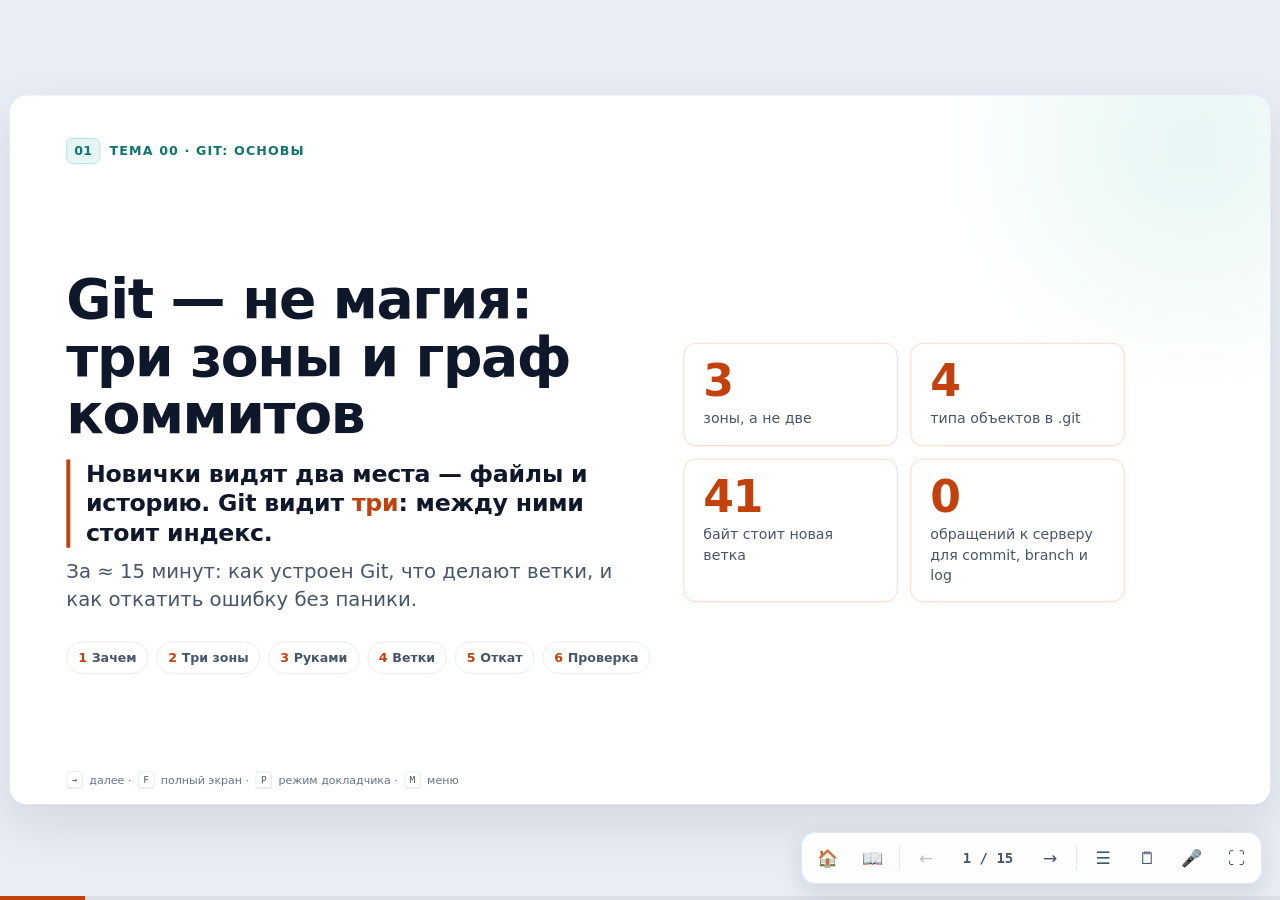
==== commit 4b7195dc: "Ревью колод 00 и 03, фикс подсветки Dockerfile, контраст в общих стилях Co-Authored-By: Claude Sonne" ====
--- a/site/slides/00-git/index.html
+++ b/site/slides/00-git/index.html
@@ -43,7 +43,7 @@
 .z3 .zb p { margin: 0; font-size: 17px; color: var(--ink2); }
 .z3 .zb code { font-size: 16px; }
 .z3 .za { display: flex; flex-direction: column; gap: 6px; align-items: center; text-align: center; }
-.z3 .za b { font: 700 15px var(--mono); color: var(--accent); background: var(--accent-soft); border: 1px solid var(--accent-line); border-radius: 8px; padding: 4px 8px; white-space: nowrap; }
+.z3 .za b { font: 700 16px var(--mono); color: #b03a0a; background: var(--accent-soft); border: 1px solid var(--accent-line); border-radius: 8px; padding: 4px 8px; white-space: nowrap; }
 .z3 .za span { font-size: 15px; color: var(--mut); }
 .z3-back { margin: 0; font-size: 16px; color: var(--ink2); }
 .z3-back code { font-size: 15px; }
@@ -55,13 +55,13 @@
 .gn { fill: #fff; stroke: #0f172a; stroke-width: 2.5; }
 .gnew { stroke: var(--accent); }
 .gmerge { fill: var(--accent); stroke: var(--accent); }
-.gold { fill: #fff; stroke: #94a3b8; stroke-width: 2; stroke-dasharray: 6 5; }
+.gold { fill: #fff; stroke: #64748b; stroke-width: 2; stroke-dasharray: 6 5; }
 .gt { font: 700 16px var(--mono); fill: #0f172a; text-anchor: middle; dominant-baseline: central; }
 .gt-w { fill: #fff; }
-.gt-old { fill: #94a3b8; }
+.gt-old { fill: #64748b; }
 .ge { stroke: #0f172a; stroke-width: 3; fill: none; }
 .ge-new { stroke: var(--accent); stroke-width: 3; fill: none; }
-.ge-old { stroke: #94a3b8; stroke-width: 2.5; fill: none; stroke-dasharray: 6 5; }
+.ge-old { stroke: #64748b; stroke-width: 2.5; fill: none; stroke-dasharray: 6 5; }
 .gl { font: 600 17px var(--sans); fill: var(--ink2); text-anchor: middle; }
 .gl-b { font: 800 18px var(--sans); fill: var(--accent); text-anchor: middle; }
 .gcap { margin: 0; font-size: 18px; color: var(--ink2); }
@@ -109,6 +109,49 @@
 .z3-remote { padding: 18px 22px; }
 body.flow .zone { min-height: 0; }
 body.flow .gwrap svg { max-height: none; }
+
+/* ревью: заполнение пустот, крупнее текст, единые размеры */
+.hero .stats { display: grid; grid-template-columns: repeat(2, minmax(0, 1fr)); gap: 16px; max-width: 560px; }
+.hero .stat { padding: 20px 24px; }
+.hero .stat b { font-size: 56px; }
+.hero .stat span { font-size: 18px; }
+.props { display: grid; grid-template-columns: repeat(3, minmax(0, 1fr)); gap: 16px; }
+.props .card { display: flex; flex-direction: column; gap: 8px; }
+.props .card h3 { margin: 0; font-size: 22px; }
+.props .card p { margin: 0; font-size: 18px; color: var(--ink2); }
+.props .pi { font-size: 30px; line-height: 1; }
+.pain ul { font-size: 19px; }
+.z3 .zb .zl { margin-top: auto; padding-top: 12px; border-top: 1px dashed var(--line); font-size: 16px; color: var(--mut); }
+.z3 .zb .zl code { font-size: 16px; }
+.z3 .zb { min-height: 360px; }
+.z3 .zb h3 { font-size: 26px; }
+.z3-remote { font-size: 19px; }
+.z3-back { font-size: 18px; }
+.z3-back code { font-size: 16px; }
+.ptr-body { gap: 18px; }
+.ptr-body .ent .ed { font-size: 17px; }
+.ptr-body .ent .et { font-size: 20px; }
+.mc .q { font-size: 25px; line-height: 1.35; }
+.mc .opts { gap: 12px; }
+.mc .opts button { font-size: 21px; padding: 16px 20px; }
+.mc .why { font-size: 19px; }
+.mc .score { font-size: 16px; }
+.mc .mc-foot { display: flex; align-items: center; gap: 14px; }
+.flip .q { font-size: 20px; }
+.flip .a { font-size: 18px; }
+.flip .tap { font-size: 16px; }
+.chk-list { flex: 1; grid-auto-rows: 1fr; }
+.meter { height: 12px; }
+.chk-msg { font-size: 20px; }
+.rf .callout { font-size: 19px; }
+.rf .card ul.ticks { font-size: 19px; gap: 10px; }
+.rf .card h3 { margin-top: 0; }
+body.flow .props { grid-template-columns: 1fr; }
+body.flow .hero .stats { grid-template-columns: 1fr 1fr; }
+body.flow .hero .stat b { font-size: 32px; }
+body.flow .hero .stat span { font-size: 15px; }
+body.flow .mc .q { font-size: 18px; }
+body.flow .mc .opts button { font-size: 16px; padding: 10px 14px; }
 </style>
 </head>
 <body class="theme-git">
@@ -132,6 +175,8 @@
     <div class="stats">
       <div class="stat"><b>3</b><span>зоны, а не две</span></div>
       <div class="stat"><b>4</b><span>типа объектов в .git</span></div>
+      <div class="stat"><b>41</b><span>байт стоит новая ветка</span></div>
+      <div class="stat"><b>0</b><span>обращений к серверу для commit, branch и log</span></div>
     </div>
   </div>
   <div class="hint"><kbd>→</kbd> далее · <kbd>F</kbd> полный экран · <kbd>P</kbd> режим докладчика · <kbd>M</kbd> меню</div>
@@ -154,7 +199,12 @@
       <div class="arrow">→</div>
       <div class="now"><h3>😌 С Git</h3><ul><li>Каждое изменение с автором, датой и сообщением</li><li>Любая версия воспроизводится по её идентификатору</li><li>Откат — обычная операция: <code class="i">git revert</code></li></ul></div>
     </div>
-    <div class="analogy" style="margin-top:22px"><span class="ai">💡</span><div><span class="al">Аналогия</span>Коммит — не список правок, а фотография всего проекта на момент. Поэтому её можно сравнить с любым другим моментом.</div></div>
+    <div class="analogy"><span class="ai">💡</span><div><span class="al">Аналогия</span>Коммит — не список правок, а фотография всего проекта в конкретный момент. Поэтому любые два момента можно сравнить между собой.</div></div>
+    <div class="props">
+      <div class="card"><span class="pi">🌐</span><h3>Распределённость</h3><p>У каждого — полный репозиторий с историей. Коммит, ветка, лог и откат работают без сети.</p></div>
+      <div class="card"><span class="pi">📸</span><h3>Снимки, а не дельты</h3><p>Каждый коммит хранит состояние всего дерева; неизменённые файлы переиспользуются.</p></div>
+      <div class="card"><span class="pi">#️⃣</span><h3>Адрес = хеш содержимого</h3><p>Изменилось содержимое — изменился идентификатор. Историю нельзя подправить незаметно.</p></div>
+    </div>
   </div>
   <aside class="notes">
     <p>Показать две картинки: папку «final_v2_ПРАВКИ_ok» и граф коммитов. Спросить зал, кто видел первое у себя.</p>
@@ -171,11 +221,11 @@
   </div>
   <div class="body col" style="gap:18px">
     <div class="z3">
-      <div class="zb"><h3>Рабочий каталог</h3><p>Файлы, которые вы правите в редакторе.</p><p><code class="i">working directory</code></p></div>
+      <div class="zb"><h3>Рабочий каталог</h3><p>Файлы, которые вы правите в редакторе.</p><p><code class="i">working directory</code></p><div class="zl">Что не в индексе: <code class="i">git diff</code></div></div>
       <div class="za"><b>git add</b><span>в индекс</span></div>
-      <div class="zb"><h3>Индекс</h3><p>Подготовленный снимок: что войдёт в коммит.</p><p><code class="i">staging area</code></p></div>
+      <div class="zb"><h3>Индекс</h3><p>Подготовленный снимок: что войдёт в коммит.</p><p><code class="i">staging area</code></p><div class="zl">Что уйдёт в коммит: <code class="i">git diff --staged</code></div></div>
       <div class="za"><b>git commit</b><span>в историю</span></div>
-      <div class="zb"><h3>Репозиторий</h3><p>Неизменяемые коммиты в <code class="i">.git</code>.</p><p><code class="i">history</code></p></div>
+      <div class="zb"><h3>Репозиторий</h3><p>Неизменяемые коммиты в <code class="i">.git</code>.</p><p><code class="i">history</code></p><div class="zl">История: <code class="i">git log --oneline</code></div></div>
     </div>
     <p class="z3-back">Назад: <code class="i">git restore</code> (диск ← индекс), <code class="i">git restore --staged</code> (индекс ← репозиторий), <code class="i">git reset</code>.</p>
     <div class="z3-remote"><b>origin</b><span>удалённый репозиторий: <code class="i">git push</code> отправляет, <code class="i">git fetch</code> скачивает. Локальная работа без сети не требует origin.</span></div>
@@ -204,7 +254,7 @@
       <div class="zone"><h3>Индекс</h3><p class="zs">то, что войдёт в коммит</p><div id="zIdx"></div></div>
       <div class="zone"><h3>Репозиторий</h3><p class="zs">неизменяемая история</p><div id="zRepo"></div></div>
     </div>
-    <p class="simstatus" id="simStatus" aria-live="polite"></p>
+    <p class="simstatus" id="simStatus"></p>
     <div class="sim-bottom">
       <div class="sim-btns">
         <button class="btn acc" data-act="edit">✏️ Правка файла</button>
@@ -231,12 +281,25 @@
     <h2>Ветка — это указатель на коммит, а не копия файлов</h2>
     <p class="lede">Создать ветку стоит почти ничего: это запись на 41 байт с хешем коммита.</p>
   </div>
-  <div class="body col">
-    <div class="grid g2">
+  <div class="body split ptr-body">
+    <div class="l">
+      <script type="text/x-code" data-lang="bash" data-title="terminal: ветка — это файл" data-cls="grow lg">
+        $ git switch -c feature
+        Switched to a new branch 'feature'
+        $ cat .git/HEAD
+        ref: refs/heads/feature
+        $ cat .git/refs/heads/feature
+        9f8e7d6c5b4a39281706f5e4d3c2b1a098765432
+        $ wc -c < .git/refs/heads/feature
+        41
+      </script>
+      <div class="analogy"><span class="ai">💡</span><div><span class="al">41 байт</span>40 hex-символов хеша SHA-1 и перевод строки. Ни одного скопированного файла.</div></div>
+    </div>
+    <div class="r">
       <div class="ent dom-dk"><div class="ei">C</div><div><div class="et">Коммит</div><div class="ed">Снимок всего дерева файлов + автор, дата, сообщение, ссылка на родителя.</div></div></div>
       <div class="ent dom-dk"><div class="ei">B</div><div><div class="et">Ветка</div><div class="ed">Подвижный указатель на один коммит: <code class="i">refs/heads/main</code>.</div></div></div>
       <div class="ent dom-dk"><div class="ei">H</div><div><div class="et">HEAD</div><div class="ed">«Где я сейчас». Обычно ссылка на ветку, а не на коммит.</div></div></div>
-      <div class="ent dom-dk"><div class="ei">D</div><div><div class="et">Detached HEAD</div><div class="ed">HEAD смотрит прямо на коммит: новые коммиты ни к чему не привязаны и теряются.</div></div></div>
+      <div class="ent dom-dk"><div class="ei">D</div><div><div class="et">Detached HEAD</div><div class="ed">HEAD смотрит прямо на коммит: новые коммиты не привязаны к ветке и легко теряются.</div></div></div>
       <div class="ent dom-dk"><div class="ei">T</div><div><div class="et">Тег</div><div class="ed">Неподвижная метка. Для релизов используйте annotated tag.</div></div></div>
       <div class="ent dom-dk"><div class="ei">O</div><div><div class="et">origin</div><div class="ed">Просто имя URL, из которого клонировали. Не «главный сервер».</div></div></div>
     </div>
@@ -255,13 +318,13 @@
   </div>
   <div class="body col" style="gap:14px">
     <div class="tabs" data-group="graph" role="tablist" aria-label="Способ интеграции">
-      <button data-tab="ff" data-default>Fast-forward</button>
-      <button data-tab="merge">Three-way merge</button>
-      <button data-tab="rebase">Rebase</button>
+      <button role="tab" data-tab="ff" data-default>Fast-forward</button>
+      <button role="tab" data-tab="merge">Three-way merge</button>
+      <button role="tab" data-tab="rebase">Rebase</button>
     </div>
 
     <div data-pane="ff" data-group="graph" class="gwrap">
-      <svg viewBox="0 0 1100 250" role="img" aria-label="Fast-forward: main переносится вперёд по прямой линии">
+      <svg viewBox="40 30 820 190" role="img" aria-label="Fast-forward: main переносится вперёд по прямой линии">
         <line class="ge" x1="112" y1="120" x2="228" y2="120"/>
         <line class="ge" x1="272" y1="120" x2="388" y2="120"/>
         <line class="ge" x1="432" y1="120" x2="548" y2="120"/>
@@ -277,7 +340,7 @@
       </svg>
     </div>
     <div data-pane="merge" data-group="graph" class="gwrap">
-      <svg viewBox="0 0 1100 300" role="img" aria-label="Three-way merge: две ветки сходятся в merge-коммит с двумя родителями">
+      <svg viewBox="40 30 920 280" role="img" aria-label="Three-way merge: две ветки сходятся в merge-коммит с двумя родителями">
         <line class="ge" x1="112" y1="110" x2="228" y2="110"/>
         <line class="ge" x1="272" y1="110" x2="388" y2="110"/>
         <line class="ge" x1="452" y1="110" x2="778" y2="110"/>
@@ -296,7 +359,7 @@
       </svg>
     </div>
     <div data-pane="rebase" data-group="graph" class="gwrap">
-      <svg viewBox="0 0 1100 300" role="img" aria-label="Rebase: коммиты feature переписаны поверх main с новыми хешами">
+      <svg viewBox="40 30 860 280" role="img" aria-label="Rebase: коммиты feature переписаны поверх main с новыми хешами">
         <line class="ge" x1="112" y1="110" x2="228" y2="110"/>
         <line class="ge" x1="272" y1="110" x2="408" y2="110"/>
         <line class="ge" x1="452" y1="110" x2="588" y2="110"/>
@@ -335,16 +398,18 @@
   </div>
   <div class="body split">
     <div class="l">
-      <script type="text/x-code" data-lang="text" data-title="src/payment.py" data-cls="grow">
+      <script type="text/x-code" data-lang="text" data-title="terminal · src/payment.py" data-cls="grow lg">
+        #@status
+        $ git merge origin/main
+        CONFLICT (content): Merge conflict in src/payment.py
+        $ git status --short
+        UU src/payment.py
         #@markers
         <<<<<<< HEAD
             retries = 3
         =======
             retries = 5
-        >>>>>>> main
-        #@status
-        $ git status --short
-        UU src/payment.py
+        >>>>>>> origin/main
         #@add
         $ git add src/payment.py
         #@commit
@@ -353,7 +418,7 @@
     </div>
     <div class="r viz">
       <div class="ent dom-gr" data-k="status"><div class="ei">1</div><div><div class="et">Список конфликтов</div><div class="ed"><code class="i">UU</code> — файл в конфликте. Git не угадывает: он остановился.</div></div></div>
-      <div class="ent dom-gr" data-k="markers"><div class="ei">2</div><div><div class="et">Правка маркеров</div><div class="ed">Уберите <code class="i">&lt;&lt;&lt;</code>, <code class="i">===</code>, <code class="i">&gt;&gt;&gt;</code>, оставьте верный код.</div></div></div>
+      <div class="ent dom-gr" data-k="markers"><div class="ei">2</div><div><div class="et">Правка маркеров</div><div class="ed">Уберите <code class="i">&lt;&lt;&lt;</code>, <code class="i">===</code>, <code class="i">&gt;&gt;&gt;</code>, оставьте верный код. Сверху — ваша ветка (HEAD), снизу — вливаемая.</div></div></div>
       <div class="ent dom-gr" data-k="add"><div class="ei">3</div><div><div class="et">git add</div><div class="ed">Означает «конфликт разрешён» для этого файла.</div></div></div>
       <div class="ent dom-gr" data-k="commit"><div class="ei">4</div><div><div class="et">git commit</div><div class="ed">Создаёт merge-коммит. Передумали — <code class="i">git merge --abort</code>.</div></div></div>
     </div>
@@ -369,30 +434,36 @@
   <div class="sh">
     <div class="kicker"><span class="n"></span>Практика</div>
     <h2>Ежедневный цикл: проверить, добавить, зафиксировать</h2>
-    <p class="lede">Четыре команды, которые стоит выполнять перед каждым коммитом и после него.</p>
+    <p class="lede">Пять команд вокруг каждого коммита: посмотреть, отобрать, проверить, зафиксировать, сверить граф.</p>
   </div>
   <div class="body split">
     <div class="l">
-      <script type="text/x-code" data-lang="git" data-title="terminal" data-cls="grow">
+      <script type="text/x-code" data-lang="bash" data-title="terminal" data-cls="grow lg">
         #@status
-        git status --short --branch
+        $ git status --short --branch
+        ## main...origin/main [ahead 1]
+        MM src/payment.py
+        ?? notes.txt
         #@add
-        git add -p
+        $ git add -p
+        #@diff
+        $ git diff --staged
         #@commit
-        git commit -m "fix(payment): retry on 502"
+        $ git commit -m "fix(payment): retry on 502"
         #@log
-        git log --oneline --graph --decorate --all
+        $ git log --oneline --graph --decorate --all
       </script>
     </div>
     <div class="r viz">
-      <div class="ent dom-gr" data-k="status"><div class="ei">1</div><div><div class="et">Что изменилось</div><div class="ed">Два раздела в выводе — две зоны. Ветка и синхронизация видны сразу.</div></div></div>
+      <div class="ent dom-gr" data-k="status"><div class="ei">1</div><div><div class="et">Что изменилось</div><div class="ed">Две колонки статуса — индекс и рабочий каталог. Строка <code class="i">##</code> — ветка и отставание от origin.</div></div></div>
       <div class="ent dom-gr" data-k="add"><div class="ei">2</div><div><div class="et">Кусок за куском</div><div class="ed"><code class="i">add -p</code> кладёт в индекс только нужные фрагменты.</div></div></div>
-      <div class="ent dom-gr" data-k="commit"><div class="ei">3</div><div><div class="et">Коммит</div><div class="ed">Индекс становится снимком. Сообщение — в императиве, с ответом «зачем».</div></div></div>
-      <div class="ent dom-gr" data-k="log"><div class="ei">4</div><div><div class="et">Проверка графа</div><div class="ed">Все ветки и коммиты в одном виде. Ошибки видны до push.</div></div></div>
-    </div>
-  </div>
-  <aside class="notes">
-    <p>Пройти четыре шага. Спросить зал: какой из них чаще всего пропускают? Обычно это <code>status</code>.</p>
+      <div class="ent dom-gr" data-k="diff"><div class="ei">3</div><div><div class="et">Что уйдёт в коммит</div><div class="ed"><code class="i">diff --staged</code> — индекс против HEAD, ровно содержимое коммита.</div></div></div>
+      <div class="ent dom-gr" data-k="commit"><div class="ei">4</div><div><div class="et">Коммит</div><div class="ed">Индекс становится снимком. Сообщение — в императиве, с ответом «зачем».</div></div></div>
+      <div class="ent dom-gr" data-k="log"><div class="ei">5</div><div><div class="et">Проверка графа</div><div class="ed">Все ветки и коммиты в одном виде. Ошибки видны до push.</div></div></div>
+    </div>
+  </div>
+  <aside class="notes">
+    <p>Пройти пять шагов. Спросить зал: какой из них чаще всего пропускают? Обычно это <code>status</code> и <code>diff --staged</code>.</p>
   </aside>
 </section>
 
@@ -402,7 +473,18 @@
     <div class="kicker"><span class="n"></span>Проверка</div>
     <h2>Что попадёт в коммит?</h2>
   </div>
-  <div class="body col">
+  <div class="body split n44">
+    <div class="l">
+      <script type="text/x-code" data-lang="bash" data-title="terminal: перед коммитом" data-cls="lg">
+        $ git add app.py
+        $ git status --short
+        M  app.py
+         M utils.py
+        $ git commit -m "fix: validate input"
+      </script>
+      <p class="small muted" style="margin:0">Первая колонка статуса — индекс, вторая — рабочий каталог.</p>
+    </div>
+    <div class="r">
     <div class="mc" data-correct="1">
       <div class="q">Вы поправили <code class="i">app.py</code> и <code class="i">utils.py</code>, но выполнили только <code class="i">git add app.py</code>. Что войдёт в <code class="i">git commit</code>?</div>
       <div class="opts">
@@ -411,7 +493,8 @@
         <button>Ничего: без <code class="i">git add -A</code> коммит пустой</button>
       </div>
       <div class="why"><b>Почему так.</b> Коммит фиксирует индекс, а не диск. Индекс — это то, что вы подготовили через <code class="i">git add</code>. Поэтому <code class="i">utils.py</code> останется в рабочем каталоге до следующего коммита.</div>
-      <span class="score"></span>
+      <div class="mc-foot"><span class="score" aria-live="polite"></span><button class="btn ghost sm reset">⟲ Ещё раз</button></div>
+    </div>
     </div>
   </div>
   <aside class="notes"><p>Дать 20 секунд подумать. Самый частый ответ — «оба», это и есть проверка понимания индекса.</p></aside>
@@ -425,7 +508,7 @@
     <p class="lede">Нажмите на ситуацию: появится команда. Почти всё в Git обратимо, нужно выбрать правильный инструмент.</p>
   </div>
   <div class="qa qa-tall" style="grid-template-columns: repeat(2, minmax(0,1fr))">
-    <button class="flip" aria-expanded="false"><span class="q">Правил файл, ещё не добавлял — вернуть как было</span><span class="a"><code class="i">git restore app.py</code> — диск возвращается к индексу (или к HEAD, если в индексе пусто).</span><span class="tap">показать команду →</span></button>
+    <button class="flip" aria-expanded="false"><span class="q">Правил файл, ещё не добавлял — вернуть как было</span><span class="a"><code class="i">git restore app.py</code> — правки на диске отброшены, файл снова как в индексе.</span><span class="tap">показать команду →</span></button>
     <button class="flip" aria-expanded="false"><span class="q">Случайно сделал git add, правки нужно оставить</span><span class="a"><code class="i">git restore --staged app.py</code> — файл уходит из индекса, правки на диске целы.</span><span class="tap">показать команду →</span></button>
     <button class="flip" aria-expanded="false"><span class="q">Последний коммит не отправлен, хочу его убрать, но сохранить код</span><span class="a"><code class="i">git reset HEAD~1</code> — ветка сдвигается назад, изменения остаются на диске.</span><span class="tap">показать команду →</span></button>
     <button class="flip" aria-expanded="false"><span class="q">Коммит уже в общей ветке на сервере</span><span class="a"><code class="i">git revert &lt;sha&gt;</code> — новый коммит, отменяющий изменения. История не переписывается.</span><span class="tap">показать команду →</span></button>
@@ -485,7 +568,7 @@
   <div class="sh">
     <div class="kicker"><span class="n"></span>Чек-лист</div>
     <h2>Пять проверок перед коммитом</h2>
-    <p class="lede">Отмечайте по ходу. Тридцать секунд проверки экономят часы чистки истории.</p>
+    <p class="lede">Отмечайте по ходу: полминуты проверки экономят часы чистки истории.</p>
   </div>
   <div class="body col" style="gap:16px">
     <div class="chk-list">
@@ -512,7 +595,17 @@
     <div class="kicker"><span class="n"></span>Проверка</div>
     <h2>Баг уже в общем main. Что делаем?</h2>
   </div>
-  <div class="body col">
+  <div class="body split n44">
+    <div class="l">
+      <script type="text/x-code" data-lang="bash" data-title="terminal: история main" data-cls="lg">
+        $ git log --oneline -3 origin/main
+        7c1d9ab (origin/main, main) feat: retry policy
+        3e4f5a6 docs: payment readme
+        b8c9d0e fix: timeout on 504
+        # 7c1d9ab с багом, коллеги уже сделали pull
+      </script>
+    </div>
+    <div class="r">
     <div class="mc" data-correct="1">
       <div class="q">Коммит с багом уже отправлен в общую ветку <code class="i">main</code>, и коллеги его забрали. Какая последовательность правильна?</div>
       <div class="opts">
@@ -520,8 +613,9 @@
         <button><code class="i">git revert &lt;sha&gt;</code>, затем обычный <code class="i">git push</code></button>
         <button><code class="i">git commit --amend</code>, затем <code class="i">git push --force-with-lease</code></button>
       </div>
-      <div class="why"><b>Почему так.</b> В общей ветке история не переписывается: <code class="i">revert</code> добавляет обратный коммит, его можно просто отправить. Остальные варианты переписывают то, что уже видели другие, — даже <code class="i">--force-with-lease</code> безопаснее, но всё равно меняет хеши.</div>
-      <span class="score"></span>
+      <div class="why"><b>Почему так.</b> В общей ветке история не переписывается: <code class="i">revert</code> добавляет обратный коммит, его можно просто отправить. Остальные варианты переписывают то, что коллеги уже забрали. <code class="i">--force-with-lease</code> лишь не затрёт чужие новые коммиты — хеши всё равно поменяются.</div>
+      <div class="mc-foot"><span class="score" aria-live="polite"></span><button class="btn ghost sm reset">⟲ Ещё раз</button></div>
+    </div>
     </div>
   </div>
   <aside class="notes"><p>Дать 20 секунд. Разобрать, почему «force-with-lease» не равно «безопасно для общей ветки».</p></aside>
@@ -532,22 +626,30 @@
   <div class="sh">
     <div class="kicker"><span class="n"></span>Страховка</div>
     <h2>Reflog спасает почти всё, но не всё</h2>
+    <p class="lede">Журнал всех перемещений HEAD: «потерянный» коммит почти всегда можно найти и вернуть веткой.</p>
   </div>
   <div class="body split">
     <div class="l">
-      <script type="text/x-code" data-lang="git" data-title="terminal" data-cls="grow">
+      <script type="text/x-code" data-lang="git" data-title="terminal" data-cls="grow lg">
+        $ git reset --hard HEAD~1
+        HEAD is now at a1b2c3d add retry config
         $ git reflog
         a1b2c3d HEAD@{0}: reset: moving to HEAD~1
         9f8e7d6 HEAD@{1}: commit: fix(payment): retry on 502
+        a1b2c3d HEAD@{2}: commit: add retry config
         $ git switch -c rescue 9f8e7d6
+        Switched to a new branch 'rescue'
       </script>
     </div>
-    <div class="r">
-      <div class="callout"><span class="ci">⚠</span><div><b>Что reflog не спасёт</b><br>Незакоммиченные правки, снесённые <code class="i">reset --hard</code> или <code class="i">clean -fd</code>: объектов в Git для них не было.</div></div>
+    <div class="r rf">
+      <div class="callout"><b>⚠ Что reflog не спасёт.</b> Незакоммиченные правки, снесённые <code class="i">reset --hard</code> или <code class="i">clean -fd</code>: объектов в Git для них не было.</div>
       <div class="card"><h3>Границы страховки</h3><ul class="ticks">
-        <li>Reflog <b>локален</b>: в свежем клоне его нет.</li>
-        <li>Записи истекают: 90 дней для достижимых коммитов, 30 — для недостижимых.</li>
-        <li>Поэтому перед рискованной операцией дешевле <code class="i">git stash</code>, чем героическое восстановление.</li>
+        <li><span>Reflog <b>локален</b>: в свежем клоне его нет.</span></li>
+        <li><span>Записи истекают: 90 дней для достижимых коммитов, 30 — для недостижимых.</span></li>
+      </ul></div>
+      <div class="card"><h3>Дешёвая страховка</h3><ul class="ticks good">
+        <li><span>Перед рискованной операцией — <code class="i">git stash</code> или <code class="i">git switch -c backup</code>.</span></li>
+        <li><span>Это дешевле, чем героическое восстановление.</span></li>
       </ul></div>
     </div>
   </div>
@@ -562,17 +664,22 @@
   <div class="sh">
     <div class="kicker"><span class="n"></span>Итоги</div>
     <h2>Что вы теперь умеете</h2>
+    <p class="lede">Ответьте вслух, потом откройте карточку. Шесть «да» — тема ваша.</p>
   </div>
   <div class="qa qa-tall">
     <button class="flip" aria-expanded="false"><span class="q">Зачем нужен индекс?</span><span class="a">Подготовленный снимок: коммит берёт индекс, а не диск. Так правки делятся на осмысленные коммиты.</span><span class="tap">показать ответ →</span></button>
     <button class="flip" aria-expanded="false"><span class="q">Чем ветка отличается от HEAD и тега?</span><span class="a">Ветка — подвижный указатель, HEAD — где вы сейчас, тег — неподвижная метка.</span><span class="tap">показать ответ →</span></button>
     <button class="flip" aria-expanded="false"><span class="q">Merge или rebase?</span><span class="a">Merge сохраняет историю. Rebase переписывает хеши — только для своих, неопубликованных веток.</span><span class="tap">показать ответ →</span></button>
+    <button class="flip" aria-expanded="false"><span class="q">Что сделает <code class="i">git restore --staged</code>?</span><span class="a">Уберёт файл из индекса. Правки на диске останутся нетронутыми.</span><span class="tap">показать ответ →</span></button>
+    <button class="flip" aria-expanded="false"><span class="q">Что такое detached HEAD и как не потерять работу?</span><span class="a">HEAD смотрит на коммит, а не на ветку. Сохранить работу — <code class="i">git switch -c &lt;branch&gt;</code>.</span><span class="tap">показать ответ →</span></button>
+    <button class="flip" aria-expanded="false"><span class="q">Почему reflog не вернёт правки после <code class="i">reset --hard</code>?</span><span class="a">Незакоммиченных правок не было в Git как объектов — восстанавливать нечего. Отсюда: сначала stash.</span><span class="tap">показать ответ →</span></button>
   </div>
   <div class="nextup" style="margin-top:auto">
     <div><b>Дальше: углубиться и проверить себя</b><br><span>Полный мануал — конфиги, стратегии, метрики. Квиз — 12 вопросов с ответами и практика с конфликтом. Следом — CI/CD: что происходит с коммитом дальше.</span></div>
     <a class="btn acc" href="../../materials/manuals/00-git-manual/">📖 Мануал</a>
     <a class="btn" href="../../materials/manuals/00-git-quiz/">✅ Квиз</a>
     <a class="btn ghost" href="../../#toc">☰ Оглавление курса</a>
+    <a class="btn ghost" href="../02-cicd/">Дальше: CI/CD →</a>
   </div>
   <aside class="notes">
     <p>Подвести итог одной фразой: «Три зоны, ветка — указатель, откат — revert для общих веток». Попросить одного добровольца повторить это своими словами.</p>
--- a/site/assets/deck.css
+++ b/site/assets/deck.css
@@ -0,0 +1,719 @@
+/* ==========================================================
+   Ansible lecture deck — light-only design system
+   Canvas: 1600×900 (16:9), scaled to fit; flow layout on phones
+   ========================================================== */
+:root {
+  color-scheme: only light;
+  --bg: #e9edf5;
+  --slide: #ffffff;
+  --ink: #0f172a;
+  --ink2: #475569;
+  --mut: #64748b;
+  --line: #e2e8f0;
+  --soft: #f6f8fc;
+
+  --accent: #e11d2e;
+  --accent-soft: #fff1f2;
+  --accent-line: #fecdd3;
+
+  /* domain palettes: strong / soft background / border */
+  --pg: #2f6aa3;   --pg-soft: #eaf2fb;  --pg-line: #b9d3ee;
+  --ng: #0e8a4f;   --ng-soft: #e7f7ee;  --ng-line: #b3e2c8;
+  --dk: #1d63ed;   --dk-soft: #ebf1fe;  --dk-line: #bcd0fb;
+  --us: #b45309;   --us-soft: #fef5e7;  --us-line: #f6d9a8;
+  --fw: #c2410c;   --fw-soft: #fff1ea;  --fw-line: #fbc9ae;
+  --id: #7c3aed;   --id-soft: #f3eeff;  --id-line: #d8c7fb;
+  --gr: #0f766e;   --gr-soft: #e6f6f4;  --gr-line: #a9ded7;
+
+  --dom: var(--accent); --dom-soft: var(--accent-soft); --dom-line: var(--accent-line);
+
+  --sans: "Inter", system-ui, -apple-system, "Segoe UI", Roboto, Arial, sans-serif;
+  --mono: "JetBrains Mono", ui-monospace, SFMono-Regular, Menlo, Consolas, monospace;
+}
+.theme-green { --accent: #15803d; --accent-soft: #ecfdf3; --accent-line: #bbf7d0; }
+.theme-green .btn.acc:hover { background: #166534; }
+.dom-pg { --dom: var(--pg); --dom-soft: var(--pg-soft); --dom-line: var(--pg-line); }
+.dom-ng { --dom: var(--ng); --dom-soft: var(--ng-soft); --dom-line: var(--ng-line); }
+.dom-dk { --dom: var(--dk); --dom-soft: var(--dk-soft); --dom-line: var(--dk-line); }
+.dom-us { --dom: var(--us); --dom-soft: var(--us-soft); --dom-line: var(--us-line); }
+.dom-fw { --dom: var(--fw); --dom-soft: var(--fw-soft); --dom-line: var(--fw-line); }
+.dom-id { --dom: var(--id); --dom-soft: var(--id-soft); --dom-line: var(--id-line); }
+.dom-gr { --dom: var(--gr); --dom-soft: var(--gr-soft); --dom-line: var(--gr-line); }
+
+* { box-sizing: border-box; }
+html, body { margin: 0; height: 100%; }
+body {
+  background: var(--bg); color: var(--ink);
+  font-family: var(--sans); font-size: 22px; line-height: 1.45;
+  -webkit-font-smoothing: antialiased; overflow: hidden;
+  font-feature-settings: "cv11", "ss01";
+}
+code, pre { font-family: var(--mono); }
+button { font: inherit; color: inherit; cursor: pointer; }
+:focus-visible { outline: 3px solid var(--dk); outline-offset: 3px; border-radius: 6px; }
+.noscript { padding: 40px; font-size: 18px; }
+.md-only { display: none !important; }
+
+/* ---------- stage & slides ---------- */
+.stage { position: fixed; inset: 0; overflow: hidden; }
+.deck {
+  position: absolute; left: 50%; top: 50%; width: 1600px; height: 900px;
+  transform: translate(-50%, -50%) scale(var(--s, 1));
+}
+.deck > section {
+  position: absolute; inset: 0; overflow: hidden;
+  background: var(--slide); border-radius: 22px;
+  box-shadow: 0 1px 2px rgba(15,23,42,.06), 0 24px 64px rgba(15,23,42,.10);
+  padding: 54px 72px 56px;
+  display: flex; flex-direction: column;
+  opacity: 0; visibility: hidden; transition: opacity .35s ease, visibility .35s;
+}
+.deck > section.on { opacity: 1; visibility: visible; }
+.deck > section::before {           /* soft decorative glow */
+  content: ""; position: absolute; right: -220px; top: -260px; width: 640px; height: 640px;
+  background: radial-gradient(closest-side, var(--dom-soft), transparent); pointer-events: none; z-index: 0;
+}
+.deck > section > * { position: relative; z-index: 1; }
+.deck > section > .hint { position: absolute; }
+.deck > section > aside.notes { display: none; }
+
+/* ---------- slide header ---------- */
+.sh { margin-bottom: 26px; flex: none; }
+.kicker {
+  display: flex; align-items: center; gap: 12px;
+  font-size: 16px; font-weight: 700; letter-spacing: .09em; text-transform: uppercase; color: var(--dom);
+}
+.kicker .n {
+  background: var(--dom-soft); border: 1px solid var(--dom-line); color: var(--dom);
+  border-radius: 8px; padding: 4px 9px; font-variant-numeric: tabular-nums; letter-spacing: .02em;
+}
+h1, h2 { margin: 0; letter-spacing: -.025em; font-weight: 800; }
+h1 { font-size: 70px; line-height: 1.04; }
+h2 { font-size: 46px; line-height: 1.1; margin-top: 14px; }
+h3 { margin: 0 0 6px; font-size: 22px; letter-spacing: -.01em; }
+.lede { font-size: 23px; color: var(--ink2); margin: 12px 0 0; max-width: 1220px; }
+.lede b, .lede strong { color: var(--ink); }
+.body { flex: 1; min-height: 0; display: flex; gap: 34px; }
+.col { display: flex; flex-direction: column; gap: 18px; min-width: 0; }
+.split > .l { flex: 0 0 51%; min-width: 0; display: flex; flex-direction: column; gap: 14px; }
+.split.n44 > .l { flex-basis: 44%; }
+.body.center { align-items: center; }
+.body.center-v { justify-content: center; gap: 0; }
+.split > .r { flex: 1; min-width: 0; display: flex; flex-direction: column; gap: 14px; }
+.grow { flex: 1; min-height: 0; }
+.muted { color: var(--ink2); }
+.small { font-size: 17px; }
+.hint {
+  position: absolute; left: 72px; bottom: 20px; font-size: 14px; color: var(--mut);
+  display: flex; gap: 8px; align-items: center;
+}
+.hint kbd, kbd {
+  font-family: var(--mono); font-size: 12px; background: #fff; border: 1px solid var(--line);
+  border-bottom-width: 2px; border-radius: 5px; padding: 1px 6px; color: var(--ink2);
+}
+code.i {
+  white-space: nowrap;
+  background: var(--soft); border: 1px solid var(--line); border-radius: 6px;
+  padding: .05em .35em; font-size: .86em; color: var(--ink);
+}
+
+/* ---------- code panel ---------- */
+.code {
+  background: #fbfcfe; border: 1px solid var(--line); border-radius: 16px; overflow: hidden;
+  display: flex; flex-direction: column; min-height: 0;
+  box-shadow: 0 1px 2px rgba(15,23,42,.04);
+}
+.code.grow { flex: 1; }
+.code .ct {
+  display: flex; align-items: center; gap: 10px; padding: 9px 16px; flex: none;
+  background: #f3f5fa; border-bottom: 1px solid var(--line);
+  font: 500 14px/1.2 var(--mono); color: var(--ink2);
+}
+.code .ct i { width: 10px; height: 10px; border-radius: 50%; background: #e3e7ef; display: inline-block; }
+.code .ct i:nth-child(1) { background: #ffb4b4; } .code .ct i:nth-child(2) { background: #ffe0a3; } .code .ct i:nth-child(3) { background: #b9e7c2; }
+.code .ct span { margin-left: 6px; }
+.code .ct .lang { margin-left: auto; font-size: 13px; text-transform: uppercase; letter-spacing: .08em; color: var(--ink2); }
+.code pre {
+  margin: 0; padding: 14px 0; flex: 1; overflow: auto;
+  font-size: 18.5px; line-height: 1.5; tab-size: 2; color: #1e293b;
+}
+.code.sm pre { font-size: 16.5px; line-height: 1.45; }
+.code.xs pre { font-size: 15px; line-height: 1.42; }
+.code.lg pre { font-size: 20.5px; }
+.blk {
+  display: block; padding: 0 20px 0 17px; border-left: 3px solid transparent;
+  transition: background .2s, opacity .25s, border-color .2s;
+}
+.blk[data-k] { cursor: pointer; }
+.gap { display: block; height: .55em; }
+.blk.hot { background: var(--dom-soft); border-left-color: var(--dom); }
+section.focusing .blk[data-k]:not(.hot) { opacity: .32; }
+/* syntax (light) */
+.t-key { color: #0b57a4; }
+.t-mod { color: #c8102e; font-weight: 600; }
+.t-str { color: #0a7a46; }
+.t-jin { color: #6d28d9; background: #f3eeff; border-radius: 4px; }
+.t-com { color: #64748b; font-style: italic; }
+.t-lit { color: #b4530a; }
+.t-p   { color: #64748b; }
+.t-cmd { color: #0f172a; font-weight: 600; }
+.t-dir { color: #0b57a4; font-weight: 600; }
+.t-bad { background: #fff1f2; }
+
+/* ---------- entities & frames ---------- */
+.ent {
+  display: flex; gap: 14px; align-items: flex-start; text-align: left;
+  background: #fff; border: 1.5px solid var(--line); border-radius: 14px; padding: 12px 16px;
+  transition: opacity .25s, border-color .2s, box-shadow .2s, transform .2s;
+}
+.ent[data-k] { cursor: pointer; }
+.ei {
+  flex: none; width: 44px; height: 44px; border-radius: 12px; display: grid; place-items: center;
+  font-size: 24px; background: var(--dom-soft); border: 1px solid var(--dom-line);
+}
+.et { font-weight: 700; font-size: 19px; line-height: 1.25; }
+.et code { font-size: .92em; color: var(--dom); }
+.ed { font-size: 16px; color: var(--ink2); margin-top: 2px; line-height: 1.38; }
+.frame {
+  border: 2px dashed var(--dom-line); border-radius: 18px; padding: 14px 16px 16px;
+  background: color-mix(in srgb, var(--dom-soft) 45%, #fff);
+  display: flex; flex-direction: column; gap: 12px;
+  transition: opacity .25s, border-color .2s, box-shadow .2s;
+}
+.frame.solid { border-style: solid; }
+.flabel { display: flex; align-items: baseline; gap: 10px; font-weight: 800; font-size: 18px; color: var(--dom); }
+.flabel small { font-weight: 500; color: var(--ink2); font-size: 15px; }
+[data-k].hot.ent, [data-k].hot.frame, [data-k].hot.chip-ent {
+  border-color: var(--dom); box-shadow: 0 0 0 4px var(--dom-soft), 0 10px 24px rgba(15,23,42,.08);
+}
+[data-k].hot.ent { transform: translateY(-2px); }
+section.focusing .viz [data-k]:not(.hot):not(:has(.hot)) { opacity: .32; }
+.link {
+  display: flex; align-items: center; justify-content: center; gap: 8px;
+  color: var(--mut); font-size: 15px; font-weight: 600; margin: -2px 0;
+}
+.link::before, .link::after { content: ""; height: 2px; width: 34px; background: var(--line); border-radius: 2px; }
+.tag {
+  display: inline-flex; align-items: center; gap: 6px; font-size: 14px; font-weight: 600;
+  padding: 3px 10px; border-radius: 99px; background: var(--dom-soft); color: var(--dom); border: 1px solid var(--dom-line);
+}
+
+/* ---------- analogy / callouts ---------- */
+.analogy {
+  display: flex; gap: 14px; align-items: flex-start;
+  background: #fffaeb; border: 1px solid #f7e2a6; border-radius: 14px; padding: 12px 16px;
+  font-size: 18px; color: #3f3a2a;
+}
+.analogy .ai { font-size: 24px; line-height: 1.2; flex: none; }
+.analogy .al { display: block; font-size: 12px; font-weight: 800; letter-spacing: .12em; text-transform: uppercase; color: #a16207; margin-bottom: 1px; }
+.analogy b { color: #1f1a0a; }
+.callout {
+  border-left: 4px solid var(--dom); background: var(--dom-soft); border-radius: 10px;
+  padding: 12px 18px; font-size: 19px;
+}
+.card {
+  background: #fff; border: 1px solid var(--line); border-radius: 18px; padding: 20px 22px;
+  box-shadow: 0 1px 2px rgba(15,23,42,.04);
+}
+.grid { display: grid; gap: 16px; }
+.g2 { grid-template-columns: repeat(2, minmax(0,1fr)); }
+.g3 { grid-template-columns: repeat(3, minmax(0,1fr)); }
+.g4 { grid-template-columns: repeat(4, minmax(0,1fr)); }
+
+.btn {
+  display: inline-flex; align-items: center; gap: 8px; border: 0; border-radius: 12px;
+  padding: 11px 18px; font-weight: 700; font-size: 17px; background: var(--ink); color: #fff;
+  transition: transform .1s, background .2s, box-shadow .2s; box-shadow: 0 1px 2px rgba(15,23,42,.2);
+}
+.btn:hover { background: #1e293b; }
+.btn:active { transform: scale(.97); }
+.btn.acc { background: var(--accent); } .btn.acc:hover { background: #c81627; }
+.btn.ghost { background: #fff; color: var(--ink); border: 1px solid var(--line); box-shadow: none; }
+.btn.ghost:hover { background: var(--soft); }
+.btn.sm { padding: 7px 12px; font-size: 15px; border-radius: 10px; }
+.status {
+  display: inline-flex; align-items: center; gap: 6px; font: 700 14px/1 var(--mono);
+  padding: 5px 10px; border-radius: 8px; border: 1px solid transparent;
+}
+.st-ok { color: #0e7a43; background: #e7f7ee; border-color: #b3e2c8; }
+.st-ch { color: #9a5b00; background: #fff4d6; border-color: #f4d58a; }
+.st-no { color: var(--mut); background: var(--soft); border-color: var(--line); }
+
+/* ---------- slide 1 hero ---------- */
+.hero { display: grid; grid-template-columns: 1.05fr .95fr; gap: 40px; align-items: center; flex: 1; }
+.hero h1 em { font-style: normal; color: var(--accent); }
+.hero .lede { font-size: 25px; max-width: 760px; }
+.agenda { display: flex; flex-wrap: wrap; gap: 10px; margin-top: 34px; }
+.agenda span {
+  font-size: 16px; font-weight: 600; padding: 8px 14px; border-radius: 99px;
+  background: #fff; border: 1px solid var(--line); color: var(--ink2);
+}
+.agenda span b { color: var(--accent); margin-right: 6px; font-variant-numeric: tabular-nums; }
+.house { display: flex; flex-direction: column; align-items: center; }
+.roof { width: 100%; max-width: 640px; height: 150px; position: relative; }
+.roof svg { width: 100%; height: 100%; display: block; }
+.roof .rl {
+  position: absolute; left: 0; right: 0; top: 76px; text-align: center;
+  font: 700 18px var(--mono); color: var(--accent);
+}
+.wall { display: flex; flex-direction: column; gap: 8px; width: 92%; max-width: 590px; }
+.row { display: flex; gap: 8px; }
+.row:nth-child(even) { padding-left: 34px; }
+.row:nth-child(odd) { padding-right: 34px; }
+.brick {
+  flex: 1; height: 50px; border-radius: 9px; display: grid; place-items: center;
+  font: 600 15px var(--mono); background: var(--dom-soft); color: var(--dom); border: 1.5px solid var(--dom-line);
+  box-shadow: inset 0 -3px 0 rgba(15,23,42,.05);
+}
+.found {
+  width: 100%; max-width: 640px; margin-top: 10px; padding: 12px; border-radius: 12px;
+  background: #f1f5f9; border: 1.5px solid var(--line); text-align: center;
+  font: 600 15px var(--mono); color: var(--ink2);
+}
+section.on .brick { animation: drop .5s cubic-bezier(.2,.9,.3,1.2) both; animation-delay: calc(var(--d) * 70ms + 150ms); }
+@keyframes drop { from { opacity: 0; transform: translateY(-36px); } to { opacity: 1; transform: none; } }
+
+/* ---------- slide 2 compare ---------- */
+.versus { display: grid; grid-template-columns: 1fr 80px 1fr; gap: 0; align-items: stretch; }
+.versus .vs { display: grid; place-items: center; font-weight: 800; color: var(--mut); font-size: 20px; }
+.vcard { border-radius: 20px; padding: 28px 30px; border: 1.5px solid var(--line); background: #fff; }
+.vcard.bad { background: #fffafa; border-color: #fbd5d8; }
+.vcard.good { background: #f6fdf9; border-color: #b3e2c8; }
+.vcard .vh { display: flex; gap: 14px; align-items: center; margin-bottom: 12px; }
+.vcard .vh .big { font-size: 46px; line-height: 1; }
+.vcard .vh h3 { font-size: 26px; margin: 0; }
+.vcard .vh small { display: block; color: var(--ink2); font-size: 16px; font-weight: 500; }
+ul.ticks { list-style: none; padding: 0; margin: 0; display: flex; flex-direction: column; gap: 12px; font-size: 21px; }
+.dual ul.ticks { font-size: 18.5px; gap: 8px; }
+ul.ticks li { display: flex; gap: 12px; align-items: flex-start; }
+ul.ticks li::before { content: "✕"; flex: none; width: 26px; height: 26px; border-radius: 8px; display: grid; place-items: center; font-size: 14px; font-weight: 800; background: #ffe4e6; color: #be123c; margin-top: 1px; }
+ul.ticks.good li::before, .good ul.ticks li::before { content: "✓"; background: #dcfce7; color: #15803d; }
+.punch {
+  margin-top: 34px; font-size: 28px; font-weight: 700; text-align: center; letter-spacing: -.01em;
+}
+.punch em { font-style: normal; color: var(--accent); }
+.recap { display: flex; gap: 10px; align-items: center; flex-wrap: wrap; font-size: 16px; color: var(--ink2); margin-top: 14px; }
+.recap .tag { --dom: #475569; --dom-soft: #f1f5f9; --dom-line: #e2e8f0; }
+
+/* ---------- slide 3 ---------- */
+.dual { display: grid; grid-template-columns: minmax(0,1fr) minmax(0,1fr); gap: 26px; flex: 1; min-height: 0; }
+.dual > div { display: grid; grid-template-rows: auto 1fr auto; gap: 14px; min-height: 0; align-content: start; }
+.dual { align-items: stretch; flex: none; }
+.mode { display: flex; align-items: center; gap: 14px; }
+.mode .mi { font-size: 34px; }
+.mode b { font-size: 24px; display: block; line-height: 1.15; }
+.mode span { color: var(--ink2); font-size: 17px; }
+.verdict { font-size: 18px; color: var(--ink2); display: flex; gap: 10px; align-items: flex-start; }
+.verdict::before { content: "→"; color: var(--dom); font-weight: 800; }
+
+/* ---------- slide 4 module pipeline ---------- */
+.pipe { display: flex; flex-direction: column; gap: 12px; }
+.pipe .io { display: flex; gap: 12px; align-items: center; }
+.box-mod {
+  border: 2px solid var(--dom); border-radius: 18px; padding: 16px 18px; background: #fff; position: relative;
+}
+.box-mod .bl {
+  position: absolute; top: -13px; left: 18px; background: #fff; padding: 0 8px;
+  font: 700 14px var(--mono); color: var(--dom);
+}
+.steps3 { display: grid; grid-template-columns: repeat(3, 1fr); gap: 10px; }
+.steps3 div { background: var(--dom-soft); border-radius: 12px; padding: 10px 12px; font-size: 16px; }
+.steps3 b { display: block; font-size: 17px; }
+.steps3 i { font-style: normal; color: var(--dom); font-weight: 800; margin-right: 4px; }
+.arrow-d { text-align: center; color: var(--mut); font-size: 22px; line-height: 1; }
+.outs { display: flex; gap: 10px; flex-wrap: wrap; }
+
+/* ---------- slide 5 idempotency ---------- */
+.anal3 { display: grid; grid-template-columns: repeat(3, 1fr); gap: 14px; }
+.acard { background: #fff; border: 1px solid var(--line); border-radius: 16px; padding: 14px 16px; display: flex; flex-direction: column; gap: 6px; }
+.acard .ah { display: flex; gap: 10px; align-items: center; font-weight: 700; font-size: 19px; }
+.acard .ah span:first-child { font-size: 28px; }
+.acard p { margin: 0; font-size: 16px; color: var(--ink2); }
+.bulb-row { display: flex; align-items: center; gap: 10px; margin-top: 4px; flex-wrap: wrap; }
+.bulb {
+  width: 34px; height: 34px; border-radius: 50%; background: #e5e7eb; display: grid; place-items: center; font-size: 18px;
+  transition: background .2s, box-shadow .2s;
+}
+.bulb.on { background: #fde68a; box-shadow: 0 0 0 6px #fef3c7, 0 0 22px #fcd34d; }
+.race { display: grid; grid-template-columns: minmax(0,1fr) minmax(0,1fr); gap: 18px; flex: 1; min-height: 0; }
+.lane { display: flex; flex-direction: column; gap: 10px; min-height: 0; }
+.lane .lh { display: flex; justify-content: space-between; align-items: center; }
+.lane .lh b { font-size: 19px; }
+.file {
+  border: 1px solid var(--line); border-radius: 12px; background: #fff; overflow: hidden; flex: 1; min-height: 0;
+  display: flex; flex-direction: column;
+}
+.file .fh { font: 500 13px var(--mono); color: var(--ink2); background: #f3f5fa; padding: 6px 12px; border-bottom: 1px solid var(--line); }
+.file pre { margin: 0; padding: 8px 12px; font-size: 15px; line-height: 1.5; overflow: auto; flex: 1; }
+.file pre .new { background: #fff4d6; animation: flash 1s ease; }
+.file pre .dup { background: #ffe4e6; color: #9f1239; }
+@keyframes flash { from { background: #fde68a; } }
+.ctl { display: flex; gap: 10px; align-items: center; flex-wrap: wrap; }
+.runs { font-size: 15px; color: var(--ink2); }
+
+/* ---------- slide 6 catalog ---------- */
+.cats { display: grid; grid-template-columns: repeat(4, 1fr); gap: 12px; }
+.cat {
+  text-align: left; background: #fff; border: 1.5px solid var(--line); border-radius: 16px; padding: 14px 14px 12px;
+  display: flex; flex-direction: column; gap: 8px; transition: border-color .2s, box-shadow .2s, transform .15s;
+}
+.cat:hover { border-color: var(--dom-line); transform: translateY(-2px); }
+.cat[aria-pressed="true"] { border-color: var(--dom); box-shadow: 0 0 0 4px var(--dom-soft); }
+.cat .ch { display: flex; gap: 10px; align-items: center; font-weight: 700; font-size: 18px; }
+.cat .ch span { font-size: 24px; }
+.chips { display: flex; flex-wrap: wrap; gap: 6px; }
+.chips code { font-size: 12.5px; padding: 3px 7px; border-radius: 7px; background: var(--dom-soft); color: var(--dom); border: 1px solid var(--dom-line); }
+.catalog-out { display: grid; grid-template-columns: 1.15fr .85fr; gap: 18px; flex: 1; min-height: 0; }
+.big-num { display: flex; flex-direction: column; justify-content: center; gap: 10px; }
+.big-num .n { font-size: 64px; font-weight: 800; letter-spacing: -.03em; color: var(--accent); line-height: 1; }
+
+/* ---------- example visuals ---------- */
+.viz { display: flex; flex-direction: column; gap: 12px; flex: 1; min-height: 0; }
+.fence { display: grid; grid-template-columns: repeat(6, 1fr); gap: 8px; }
+.gate {
+  border-radius: 12px; padding: 8px 6px; text-align: center; font-size: 14px; border: 1.5px solid var(--line);
+  background: #fff; transition: opacity .25s, border-color .2s, box-shadow .2s;
+}
+.gate b { display: block; font: 700 18px var(--mono); }
+.gate.open { background: #ecfdf3; border-color: #9fdfbc; color: #0e7a43; }
+.gate.shut { background: #f8fafc; color: var(--mut); }
+.gate-wrap { border-radius: 14px; padding: 10px; transition: opacity .25s, box-shadow .2s; border: 1.5px solid transparent; }
+.gate-wrap.hot { border-color: var(--dom); box-shadow: 0 0 0 4px var(--dom-soft); }
+.pkgs { display: flex; gap: 8px; flex-wrap: wrap; margin-top: 6px; }
+.pkgs code { font-size: 14px; padding: 3px 9px; border-radius: 7px; background: var(--soft); border: 1px solid var(--line); }
+.tpl-flow { display: grid; grid-template-columns: 1fr 34px 1fr; gap: 6px; align-items: stretch; }
+.tpl-flow .arr { display: grid; place-items: center; color: var(--mut); font-size: 22px; font-weight: 800; }
+.mini { border: 1.5px solid var(--line); border-radius: 12px; background: #fff; overflow: hidden; transition: opacity .25s, border-color .2s, box-shadow .2s; }
+.mini .mh { font: 600 12.5px var(--mono); padding: 5px 10px; background: #f3f5fa; border-bottom: 1px solid var(--line); color: var(--ink2); }
+.mini pre { margin: 0; padding: 8px 10px; font-size: 13.5px; line-height: 1.45; white-space: pre; overflow: hidden; }
+.mini.hot { border-color: var(--dom); box-shadow: 0 0 0 4px var(--dom-soft); }
+.hl-v { background: #e7f7ee; color: #0e7a43; border-radius: 4px; font-weight: 700; }
+.flowline { display: flex; align-items: center; gap: 8px; flex-wrap: wrap; font-size: 15.5px; }
+.flowline .q { padding: 5px 10px; border-radius: 9px; background: #fff; border: 1px solid var(--line); }
+.flowline .y { background: #e7f7ee; border-color: #b3e2c8; color: #0e7a43; font-weight: 600; }
+.flowline .nn { background: var(--soft); color: var(--mut); }
+.flowline .ar { color: var(--mut); font-weight: 800; }
+
+/* ---------- handlers timing ---------- */
+.hbar { display: flex; gap: 8px; align-items: center; flex-wrap: wrap; }
+.hbar .seg { margin-right: auto; }
+.hstate { display: flex; gap: 8px; flex-wrap: wrap; }
+.hstate span { font-size: 14px; padding: 5px 10px; border-radius: 9px; background: var(--soft); border: 1px solid var(--line); color: var(--ink2); }
+.hstate span b { color: var(--ink); }
+.hstate .warn { background: #fff4d6; border-color: #f4d58a; }
+.hstate .good { background: #e7f7ee; border-color: #b3e2c8; }
+#hLog { font-size: 14.5px; min-height: 0; }
+#hLog .h { color: #6d28d9; font-weight: 700; }
+#hLog .ok { color: #0e7a43; font-weight: 700; }
+#hLog .ch { color: #9a5b00; font-weight: 700; }
+#hLog .fail { color: #be123c; font-weight: 700; }
+#hLog .dim { color: var(--mut); }
+#hLog .note { display: inline-block; white-space: normal; font-family: var(--sans); font-size: 14.5px; color: var(--ink); background: var(--soft); border-radius: 8px; padding: 4px 8px; margin-top: 4px; }
+.hrules { display: grid; grid-template-columns: repeat(4, minmax(0,1fr)); gap: 10px; margin-top: 14px; flex: none; }
+.hrules .ent { padding: 9px 12px; gap: 10px; }
+.hrules .ei { width: 34px; height: 34px; font-size: 18px; border-radius: 10px; }
+.hrules .et { font-size: 16px; }
+.hrules .ed { font-size: 14px; }
+#hLog { min-height: 120px; font-size: 14px; line-height: 1.45; }
+.code pre .blk.scn-off { opacity: .3; }
+body.flow .hrules { grid-template-columns: 1fr; }
+
+/* ---------- roles house ---------- */
+.rhouse { display: flex; flex-direction: column; align-items: stretch; gap: 8px; }
+.rhouse .rroof { height: 92px; position: relative; }
+.rhouse .rroof svg { width: 100%; height: 100%; display: block; }
+.rhouse .rroof span { position: absolute; left: 0; right: 0; top: 46px; text-align: center; font: 700 17px var(--mono); color: var(--accent); }
+.rrow { display: flex; gap: 8px; }
+.rb {
+  flex: 1; border-radius: 12px; padding: 10px 12px; border: 1.5px solid var(--dom-line); background: var(--dom-soft);
+  display: flex; flex-direction: column; gap: 2px; transition: opacity .3s, box-shadow .2s, filter .3s;
+}
+.rb b { font: 700 16.5px var(--mono); color: var(--dom); }
+.rb span { font-size: 14px; color: var(--ink2); }
+.rb.off { opacity: .22; filter: grayscale(1); }
+.rb.on { box-shadow: 0 0 0 3px var(--dom-soft), 0 6px 16px rgba(15,23,42,.08); border-color: var(--dom); }
+.seg { display: inline-flex; background: var(--soft); border: 1px solid var(--line); border-radius: 12px; padding: 4px; gap: 4px; }
+.seg button { border: 0; background: transparent; border-radius: 9px; padding: 7px 14px; font-weight: 700; font-size: 15px; color: var(--ink2); }
+.seg button[aria-pressed="true"] { background: #fff; color: var(--ink); box-shadow: 0 1px 3px rgba(15,23,42,.12); }
+
+/* ---------- collections ---------- */
+.fqcn { display: flex; align-items: flex-start; justify-content: center; gap: 4px; font-family: var(--mono); }
+.fqcn .part { display: flex; flex-direction: column; align-items: center; gap: 8px; }
+.fqcn .part > code {
+  font-size: 30px; font-weight: 700; padding: 8px 14px; border-radius: 12px; border: 2px solid var(--dom-line); background: var(--dom-soft); color: var(--dom);
+}
+.fqcn .dot { font-size: 34px; font-weight: 800; color: var(--mut); padding-top: 6px; }
+.fqcn .part small { font-family: var(--sans); font-size: 15px; color: var(--ink2); text-align: center; max-width: 220px; line-height: 1.3; }
+.fqcn .part small b { display: block; color: var(--ink); font-size: 16px; }
+.shelf { display: grid; grid-template-columns: repeat(2, 1fr); gap: 10px; }
+.shelf .ent { padding: 10px 12px; }
+.shelf .ent .ei { width: 38px; height: 38px; font-size: 20px; }
+.shelf .et { font-size: 16px; font-family: var(--mono); }
+.shelf .ed { font-size: 14px; }
+.shelf .inbox { position: absolute; right: 10px; top: 8px; }
+
+/* ---------- IaC ---------- */
+.pairs { display: flex; flex-direction: column; gap: 12px; }
+.pair { display: grid; grid-template-columns: 54px 1fr; gap: 14px; align-items: center; background: #fff; border: 1px solid var(--line); border-radius: 16px; padding: 12px 16px; }
+.pair .pi { font-size: 30px; width: 54px; height: 54px; border-radius: 14px; background: var(--dom-soft); display: grid; place-items: center; }
+.pair b { font-size: 19px; display: block; }
+.pair span { font-size: 16px; color: var(--ink2); }
+.fire { display: flex; flex-direction: column; gap: 14px; }
+.track { display: flex; flex-direction: column; gap: 8px; background: #fff; border: 1px solid var(--line); border-radius: 16px; padding: 14px 16px; }
+.track .th { display: flex; justify-content: space-between; align-items: baseline; font-weight: 700; font-size: 18px; }
+.track .th span { font: 700 16px var(--mono); }
+.bar2 { height: 12px; border-radius: 99px; background: var(--soft); overflow: hidden; border: 1px solid var(--line); }
+.bar2 i { display: block; height: 100%; width: 0; border-radius: 99px; }
+.track.manual .bar2 i { background: linear-gradient(90deg, #fb923c, #ef4444); }
+.track.iac .bar2 i { background: linear-gradient(90deg, #34d399, #059669); }
+.tsteps { display: flex; flex-wrap: wrap; gap: 6px; min-height: 30px; }
+.tsteps span { font-size: 14px; padding: 4px 9px; border-radius: 8px; background: var(--soft); border: 1px solid var(--line); animation: pop .3s both; }
+@keyframes pop { from { opacity: 0; transform: scale(.9); } }
+
+/* ---------- summary ---------- */
+.ladder { display: grid; grid-template-columns: repeat(6, 1fr); gap: 10px; position: relative; }
+.rung { background: #fff; border: 1.5px solid var(--line); border-radius: 16px; padding: 14px 12px; text-align: center; position: relative; }
+.rung .ri { font-size: 30px; }
+.rung b { display: block; font-size: 18px; margin-top: 4px; }
+.rung span { display: block; font-size: 14.5px; color: var(--ink2); margin-top: 2px; }
+.rung:not(:last-child)::after { content: "›"; position: absolute; right: -11px; top: 50%; transform: translateY(-50%); font-size: 26px; color: var(--mut); font-weight: 800; z-index: 2; }
+.rung.final { border-color: var(--accent); background: var(--accent-soft); }
+.qa { display: grid; grid-template-columns: repeat(3, 1fr); gap: 14px; }
+.flip {
+  text-align: left; background: #fff; border: 1.5px dashed var(--line); border-radius: 16px; padding: 14px 16px; min-height: 150px;
+  display: flex; flex-direction: column; gap: 8px; transition: border-color .2s, background .2s;
+}
+.flip .q { font-weight: 700; font-size: 18px; }
+.flip .a { font-size: 16px; color: var(--ink2); display: none; }
+.flip .tap { margin-top: auto; font-size: 16px; color: var(--mut); }
+.flip[aria-expanded="true"] { border-style: solid; border-color: var(--gr); background: var(--gr-soft); }
+.flip[aria-expanded="true"] .a { display: block; }
+.flip[aria-expanded="true"] .tap { display: none; }
+.thanks { text-align: center; font-size: 30px; font-weight: 800; margin-top: auto; }
+
+/* ---------- chrome: progress, controls, menu, notes ---------- */
+.progress { position: fixed; left: 0; right: 0; bottom: 0; height: 4px; background: rgba(15,23,42,.06); z-index: 20; }
+.progress i { display: block; height: 100%; width: 0; background: var(--accent); transition: width .3s ease; }
+.controls {
+  position: fixed; right: 18px; bottom: 16px; z-index: 30; display: flex; align-items: center; gap: 4px;
+  background: rgba(255,255,255,.94); border: 1px solid var(--line); border-radius: 14px; padding: 5px;
+  box-shadow: 0 8px 24px rgba(15,23,42,.12); backdrop-filter: blur(8px);
+  transition: opacity .3s, transform .3s;
+}
+body.idle .controls { opacity: 0; transform: translateY(8px); pointer-events: none; }
+.controls button {
+  border: 0; background: transparent; border-radius: 10px; min-width: 40px; height: 40px; padding: 0 10px;
+  display: grid; place-items: center; font-size: 17px; color: var(--ink2);
+}
+.controls button:hover { background: var(--soft); color: var(--ink); }
+.controls button:disabled { opacity: .35; cursor: default; }
+.controls .cnt { font: 600 14px var(--mono); color: var(--ink2); padding: 0 8px; min-width: 76px; text-align: center; font-variant-numeric: tabular-nums; }
+.controls .sep { width: 1px; height: 24px; background: var(--line); margin: 0 2px; }
+.menu {
+  position: fixed; right: 18px; bottom: 74px; z-index: 31; width: 380px; max-height: 70vh; overflow: auto;
+  background: #fff; border: 1px solid var(--line); border-radius: 16px; padding: 8px;
+  box-shadow: 0 16px 40px rgba(15,23,42,.18); display: none;
+}
+.menu.open { display: block; }
+.menu button {
+  display: flex; gap: 12px; width: 100%; text-align: left; border: 0; background: transparent; border-radius: 10px;
+  padding: 9px 12px; font-size: 15px; align-items: baseline;
+}
+.menu button:hover { background: var(--soft); }
+.menu button[aria-current="true"] { background: var(--accent-soft); color: var(--accent); font-weight: 700; }
+.menu button b { font: 600 13px var(--mono); color: var(--mut); min-width: 22px; }
+.menu .mhelp { font-size: 12.5px; color: var(--ink2); padding: 10px 12px 6px; border-top: 1px solid var(--line); margin-top: 6px; line-height: 1.8; }
+.notes-panel {
+  position: fixed; left: 18px; bottom: 74px; z-index: 29; width: min(760px, calc(100vw - 36px)); max-height: 40vh; overflow: auto;
+  background: #fffdf5; border: 1px solid #f7e2a6; border-radius: 16px; padding: 14px 18px; font-size: 16px; line-height: 1.55;
+  box-shadow: 0 16px 40px rgba(15,23,42,.14); display: none;
+}
+.notes-panel.open { display: block; }
+.notes-panel h4 { margin: 0 0 6px; font-size: 12px; letter-spacing: .12em; text-transform: uppercase; color: #a16207; }
+.notes-panel p { margin: 0 0 8px; }
+
+/* ---------- presenter view ---------- */
+body.presenter .stage, body.presenter .controls, body.presenter .progress { display: none; }
+.pv { position: fixed; inset: 0; display: grid; grid-template-columns: 1.6fr 1fr; gap: 16px; padding: 16px; background: var(--bg); }
+.pv-main, .pv-next { border-radius: 14px; overflow: hidden; background: #fff; border: 1px solid var(--line); position: relative; }
+.pv-main { width: 100%; aspect-ratio: 16/9; flex: none; }
+.pv iframe { width: 100%; height: 100%; border: 0; display: block; }
+.pv-side { display: flex; flex-direction: column; gap: 12px; min-height: 0; }
+.pv-next { aspect-ratio: 16/9; flex: none; }
+.pv-lbl { font-size: 12px; font-weight: 800; letter-spacing: .12em; text-transform: uppercase; color: var(--ink2); }
+.pv-top { display: flex; align-items: center; justify-content: space-between; gap: 10px; }
+.pv-timer { font: 700 30px var(--mono); }
+.pv-notes { flex: 1; overflow: auto; background: #fffdf5; border: 1px solid #f7e2a6; border-radius: 14px; padding: 14px 18px; font-size: 19px; line-height: 1.55; }
+.pv-notes p { margin: 0 0 10px; }
+.pv-ctrl { display: flex; gap: 8px; flex-wrap: wrap; }
+.pv-info { font: 600 16px var(--mono); color: var(--ink2); }
+.pv-left { display: flex; flex-direction: column; gap: 10px; min-height: 0; }
+.pv-title { font-size: 22px; font-weight: 800; }
+
+/* embed (iframes in presenter) */
+body.embed { background: #fff; }
+body.embed .controls, body.embed .progress, body.embed .menu, body.embed .notes-panel { display: none !important; }
+body.embed .deck > section { border-radius: 0; box-shadow: none; }
+
+@media (prefers-reduced-motion: reduce) {
+  *, *::before, *::after { animation: none !important; transition: none !important; }
+}
+
+/* ==========================================================
+   FLOW MODE — phones / portrait: no scaling, natural scroll
+   ========================================================== */
+body.flow { overflow: auto; font-size: 16px; }
+body.flow .stage { position: static; overflow: visible; }
+body.flow .deck { position: static; transform: none; width: auto; height: auto; }
+body.flow .deck > section {
+  position: relative; display: none; opacity: 1; visibility: visible; border-radius: 0; box-shadow: none;
+  padding: 20px 16px 96px; min-height: 100vh; overflow: visible; overflow-x: clip;
+}
+body.flow { overflow-x: hidden; }
+body.flow code.i { overflow-wrap: anywhere; }
+body.flow .flip { min-width: 0; }
+body.flow .deck > section.on { display: flex; }
+body.flow .deck > section::before { width: 340px; height: 340px; right: -140px; top: -160px; }
+body.flow h1 { font-size: 36px; }
+body.flow h2 { font-size: 27px; margin-top: 10px; }
+body.flow .lede { font-size: 16.5px; }
+body.flow .kicker { font-size: 12.5px; }
+body.flow .sh { margin-bottom: 18px; }
+body.flow .body, body.flow .hero, body.flow .dual, body.flow .race, body.flow .catalog-out,
+body.flow .versus, body.flow .tpl-flow { display: flex; flex-direction: column; gap: 14px; }
+body.flow .split > .l, body.flow .split > .r { flex: none; }
+body.flow .body.center { align-items: stretch; }
+body.flow .versus .vs { padding: 4px 0; }
+body.flow .g2, body.flow .g3, body.flow .g4, body.flow .anal3, body.flow .qa { grid-template-columns: 1fr; }
+body.flow .cats { grid-template-columns: 1fr 1fr; }
+body.flow .ladder { grid-template-columns: 1fr 1fr; }
+body.flow .rung::after { display: none; }
+body.flow .code pre { font-size: 12.5px !important; line-height: 1.5 !important; }
+body.flow .code { max-height: none; }
+body.flow .blk { padding: 0 12px 0 10px; }
+body.flow .et { font-size: 15.5px; } body.flow .ed { font-size: 13.5px; }
+body.flow .ei { width: 36px; height: 36px; font-size: 19px; }
+body.flow .analogy, body.flow .callout { font-size: 15px; }
+body.flow ul.ticks { font-size: 15.5px; }
+body.flow .vcard .vh .big { font-size: 34px; } body.flow .vcard .vh h3 { font-size: 20px; }
+body.flow .punch { font-size: 19px; }
+body.flow .hint { display: none; }
+body.flow .flabel { flex-wrap: wrap; row-gap: 2px; }
+body.flow .fence { grid-template-columns: repeat(3, 1fr); }
+body.flow .fqcn { flex-wrap: wrap; } body.flow .fqcn .part > code { font-size: 17px; }
+body.flow .fqcn .dot { font-size: 20px; }
+body.flow .shelf { grid-template-columns: 1fr; }
+body.flow .brick { height: 36px; font-size: 12px; }
+body.flow .roof { height: 96px; } body.flow .roof .rl { top: 48px; font-size: 13px; }
+body.flow .agenda span { font-size: 13px; }
+body.flow .big-num .n { font-size: 40px; }
+body.flow .thanks { font-size: 22px; margin-top: 20px; }
+body.flow .controls { left: 8px; right: 8px; bottom: 8px; justify-content: space-between; }
+body.flow .controls .opt { display: none; }
+body.flow .menu { left: 8px; right: 8px; width: auto; bottom: 66px; }
+body.flow .notes-panel { left: 8px; right: 8px; width: auto; bottom: 66px; }
+body.flow .btn { font-size: 15px; padding: 9px 14px; }
+body.flow .mini pre { font-size: 12px; overflow: auto; }
+
+/* ==========================================================
+   Linux deck components
+   ========================================================== */
+.viewtabs { display: inline-flex; background: var(--soft); border: 1px solid var(--line); border-radius: 12px; padding: 4px; gap: 4px; align-self: flex-start; }
+.viewtabs button { border: 0; background: transparent; border-radius: 9px; padding: 6px 14px; font-weight: 700; font-size: 15px; color: var(--ink2); }
+.viewtabs button[aria-pressed="true"] { background: #fff; color: var(--ink); box-shadow: 0 1px 3px rgba(15,23,42,.12); }
+body[data-view="manual"] .dualcode [data-v="ansible"],
+body[data-view="ansible"] .dualcode [data-v="manual"] { display: none; }
+.dualcode { display: flex; flex-direction: column; gap: 10px; min-height: 0; }
+
+.authlog { background: #0f172a08; }
+.authlog pre { font-size: 13.5px; line-height: 1.5; }
+.authlog .bad { color: #be123c; }
+.authlog .ip { color: #6d28d9; }
+.counter { display: flex; align-items: baseline; gap: 10px; }
+.counter b { font-size: 44px; font-weight: 800; letter-spacing: -.02em; color: #be123c; font-variant-numeric: tabular-nums; }
+.counter span { color: var(--ink2); font-size: 16px; }
+.layers { display: flex; flex-direction: column; gap: 7px; }
+.layer {
+  display: grid; grid-template-columns: 40px 1fr auto; gap: 12px; align-items: center; text-align: left;
+  border: 1.5px solid var(--dom-line); background: var(--dom-soft); border-radius: 14px; padding: 8px 14px;
+  transition: transform .15s, box-shadow .2s;
+}
+.layer:hover { transform: translateX(4px); box-shadow: 0 6px 16px rgba(15,23,42,.08); }
+.layer .li { font-size: 22px; }
+.layer b { font-size: 17px; display: block; }
+.layer span { font-size: 14px; color: var(--ink2); }
+.layer em { font-style: normal; font: 600 13px var(--mono); color: var(--dom); }
+.principles { display: flex; gap: 8px; flex-wrap: wrap; }
+
+.meter { height: 14px; border-radius: 99px; background: var(--soft); border: 1px solid var(--line); overflow: hidden; }
+.meter i { display: block; height: 100%; width: 0; border-radius: 99px; transition: width .2s, background .2s; }
+input[type=range] { width: 100%; accent-color: var(--accent); }
+
+.hs { display: flex; flex-direction: column; gap: 6px; }
+.hs .hstep { display: grid; grid-template-columns: 30px 1fr; gap: 10px; align-items: start; padding: 8px 12px; border-radius: 12px; border: 1.5px solid var(--line); background: #fff; opacity: .55; transition: opacity .25s, border-color .2s, background .2s; font-size: 15.5px; }
+.hs .hstep.on { opacity: 1; border-color: var(--dom); background: var(--dom-soft); }
+.hs .hstep.done { opacity: 1; }
+.hs .hstep i { font-style: normal; width: 26px; height: 26px; border-radius: 8px; display: grid; place-items: center; background: var(--dom-soft); color: var(--dom); font-weight: 800; font-size: 14px; }
+
+.switches { display: grid; grid-template-columns: repeat(2, minmax(0,1fr)); gap: 8px; }
+.sw { display: flex; align-items: center; gap: 10px; text-align: left; background: #fff; border: 1.5px solid var(--line); border-radius: 12px; padding: 8px 12px; font: 600 14px var(--mono); }
+.sw .knob { flex: none; width: 38px; height: 22px; border-radius: 99px; background: #cbd5e1; position: relative; transition: background .2s; }
+.sw .knob::after { content: ""; position: absolute; left: 3px; top: 3px; width: 16px; height: 16px; border-radius: 50%; background: #fff; transition: transform .2s; box-shadow: 0 1px 2px rgba(0,0,0,.2); }
+.sw[aria-pressed="true"] { border-color: var(--dom); background: var(--dom-soft); }
+.sw[aria-pressed="true"] .knob { background: var(--dom); }
+.sw[aria-pressed="true"] .knob::after { transform: translateX(16px); }
+.who { display: flex; flex-direction: column; gap: 6px; }
+.who .wr { display: flex; justify-content: space-between; align-items: center; gap: 10px; padding: 8px 12px; border-radius: 12px; border: 1px solid var(--line); background: #fff; font-size: 15.5px; transition: background .2s, border-color .2s; }
+.who .wr.blocked { background: #ecfdf3; border-color: #b3e2c8; }
+.who .wr.open { background: #fff1f2; border-color: #fecdd3; }
+.who .wr.mine { background: #eff6ff; border-color: #bfdbfe; }
+.who .wr.noise { background: #fff8e6; border-color: #f4d58a; }
+
+.ports { width: 100%; border-collapse: separate; border-spacing: 0 5px; font-size: 15px; }
+.ports td { padding: 7px 10px; background: #fff; border-top: 1px solid var(--line); border-bottom: 1px solid var(--line); }
+.ports td:first-child { border-left: 1px solid var(--line); border-radius: 10px 0 0 10px; font-family: var(--mono); font-weight: 600; }
+.ports td:last-child { border-right: 1px solid var(--line); border-radius: 0 10px 10px 0; text-align: right; }
+.ports th { text-align: left; font-size: 12px; text-transform: uppercase; letter-spacing: .08em; color: var(--ink2); padding: 0 10px; font-weight: 700; }
+.ports tr.off td { opacity: .4; text-decoration: line-through; }
+.ports code { font-size: 13.5px; }
+
+.jail { width: 100%; border-collapse: collapse; font-size: 15px; }
+.jail td, .jail th { padding: 6px 10px; border-bottom: 1px solid var(--line); text-align: left; }
+.jail th { font-size: 12px; text-transform: uppercase; letter-spacing: .08em; color: var(--ink2); }
+.jail td:first-child { font-family: var(--mono); }
+.dots5 { display: inline-flex; gap: 3px; vertical-align: middle; }
+.dots5 i { width: 10px; height: 10px; border-radius: 50%; background: var(--line); }
+.dots5 i.f { background: #f59e0b; }
+.dots5.banned i.f { background: #be123c; }
+
+.order { counter-reset: o; list-style: none; padding: 0; margin: 0; display: flex; flex-direction: column; gap: 8px; }
+.order li { display: grid; grid-template-columns: 34px 1fr; gap: 10px; align-items: start; background: #fff; border: 1px solid var(--line); border-radius: 12px; padding: 8px 12px; font-size: 16px; }
+.order li label { display: contents; cursor: pointer; }
+.order li input { width: 22px; height: 22px; margin: 2px 0 0 4px; accent-color: var(--accent); }
+.order li .warn { display: block; font-size: 13.5px; color: #9a5b00; margin-top: 2px; }
+.order li:has(input:checked) { background: #f6fdf9; border-color: #b3e2c8; }
+.order li:has(input:checked) .tx { color: var(--ink2); text-decoration: line-through; text-decoration-color: #94a3b8; }
+
+/* hub */
+.hub { max-width: 1120px; margin: 0 auto; padding: 56px 24px 80px; }
+.hub h1 { font-size: clamp(34px, 5vw, 56px); }
+.hub .lede { font-size: 20px; }
+.parts { display: grid; grid-template-columns: repeat(2, minmax(0,1fr)); gap: 22px; margin-top: 36px; }
+.part { background: #fff; border: 1px solid var(--line); border-radius: 22px; padding: 26px 28px; display: flex; flex-direction: column; gap: 12px; box-shadow: 0 1px 2px rgba(15,23,42,.05), 0 18px 44px rgba(15,23,42,.07); text-decoration: none; color: inherit; transition: transform .15s, box-shadow .2s, border-color .2s; position: relative; overflow: hidden; }
+.part:hover { transform: translateY(-3px); border-color: var(--dom-line); box-shadow: 0 24px 54px rgba(15,23,42,.12); }
+.part::before { content: ""; position: absolute; right: -120px; top: -140px; width: 320px; height: 320px; background: radial-gradient(closest-side, var(--dom-soft), transparent); }
+.part > * { position: relative; }
+.part .pk { font-size: 13px; font-weight: 800; letter-spacing: .1em; text-transform: uppercase; color: var(--dom); }
+.part h2 { font-size: 30px; margin: 0; }
+.part p { margin: 0; color: var(--ink2); font-size: 17px; }
+.part ul { margin: 0; padding-left: 20px; color: var(--ink2); font-size: 15.5px; line-height: 1.6; }
+.part .go { margin-top: auto; display: flex; gap: 10px; flex-wrap: wrap; align-items: center; }
+.part .big { font-size: 46px; }
+.hub footer { margin-top: 40px; color: var(--ink2); font-size: 15px; }
+@media (max-width: 820px) { .parts { grid-template-columns: 1fr; } .hub { padding-top: 32px; } }
+
+body.flow .switches { grid-template-columns: 1fr; }
+body.flow .counter b { font-size: 32px; }
+body.flow .ports { font-size: 13px; }
+body.flow .who .wr { align-items: flex-start; }
+body.flow .who .wr b { white-space: nowrap; font-size: 13.5px; }
--- a/site/assets/cursus.css
+++ b/site/assets/cursus.css
@@ -5,7 +5,7 @@
    ========================================================== */
 
 /* ---------- темы: один акцент на тему, остальное общее ---------- */
-.theme-git    { --accent: #d9480f; --accent-soft: #fff3ec; --accent-line: #ffd1b8; }
+.theme-git    { --accent: #c2410c; --accent-soft: #fff3ec; --accent-line: #ffd1b8; }
 .theme-cicd   { --accent: #6d28d9; --accent-soft: #f3eeff; --accent-line: #d8c7fb; }
 .theme-docker { --accent: #1d63ed; --accent-soft: #ebf1fe; --accent-line: #bcd0fb; }
 .theme-flow   { --accent: #0f766e; --accent-soft: #e6f6f4; --accent-line: #a9ded7; }
@@ -16,6 +16,7 @@
 .theme-sec    { --accent: #be123c; --accent-soft: #fff1f2; --accent-line: #fecdd3; }
 .theme-cloud  { --accent: #0369a1; --accent-soft: #e8f5fd; --accent-line: #b6dff5; }
 .theme-sre    { --accent: #b45309; --accent-soft: #fef5e7; --accent-line: #f6d9a8; }
+.dom-ng { --dom: #0b7a43; }
 .theme-git .btn.acc:hover, .theme-cicd .btn.acc:hover, .theme-docker .btn.acc:hover, .theme-flow .btn.acc:hover { filter: brightness(.9); }
 
 /* diff / git подсветка */
@@ -94,7 +95,7 @@
 .mc .opts button.wrong { border-color: #be123c; background: #fff1f2; }
 .mc .why { display: none; font-size: 16px; color: var(--ink2); border-left: 4px solid var(--accent); padding-left: 12px; }
 .mc.done .why { display: block; }
-.mc .score { font: 700 14px var(--mono); color: var(--mut); }
+.mc .score { font: 700 16px var(--mono); color: var(--mut); }
 
 /* ---------- метрики-табло ---------- */
 .kpis { display: grid; grid-template-columns: repeat(4, minmax(0,1fr)); gap: 14px; }
